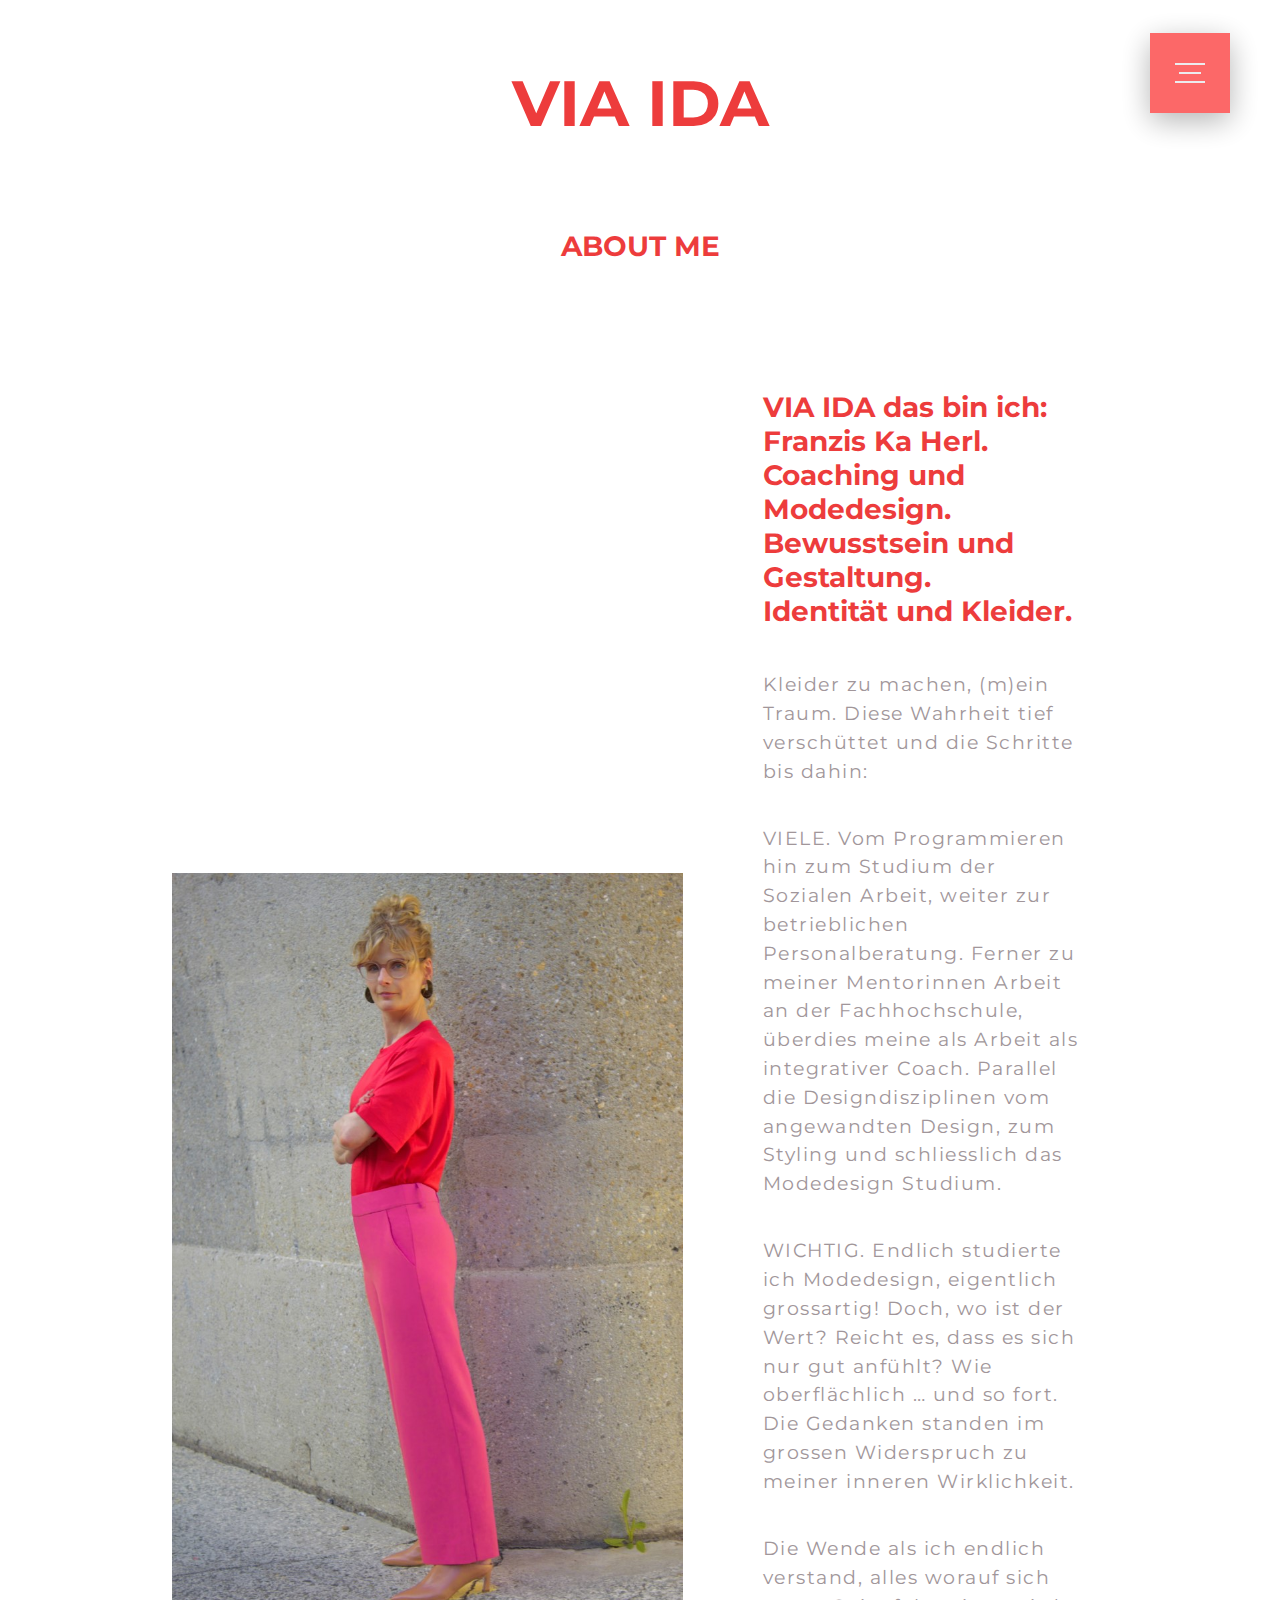
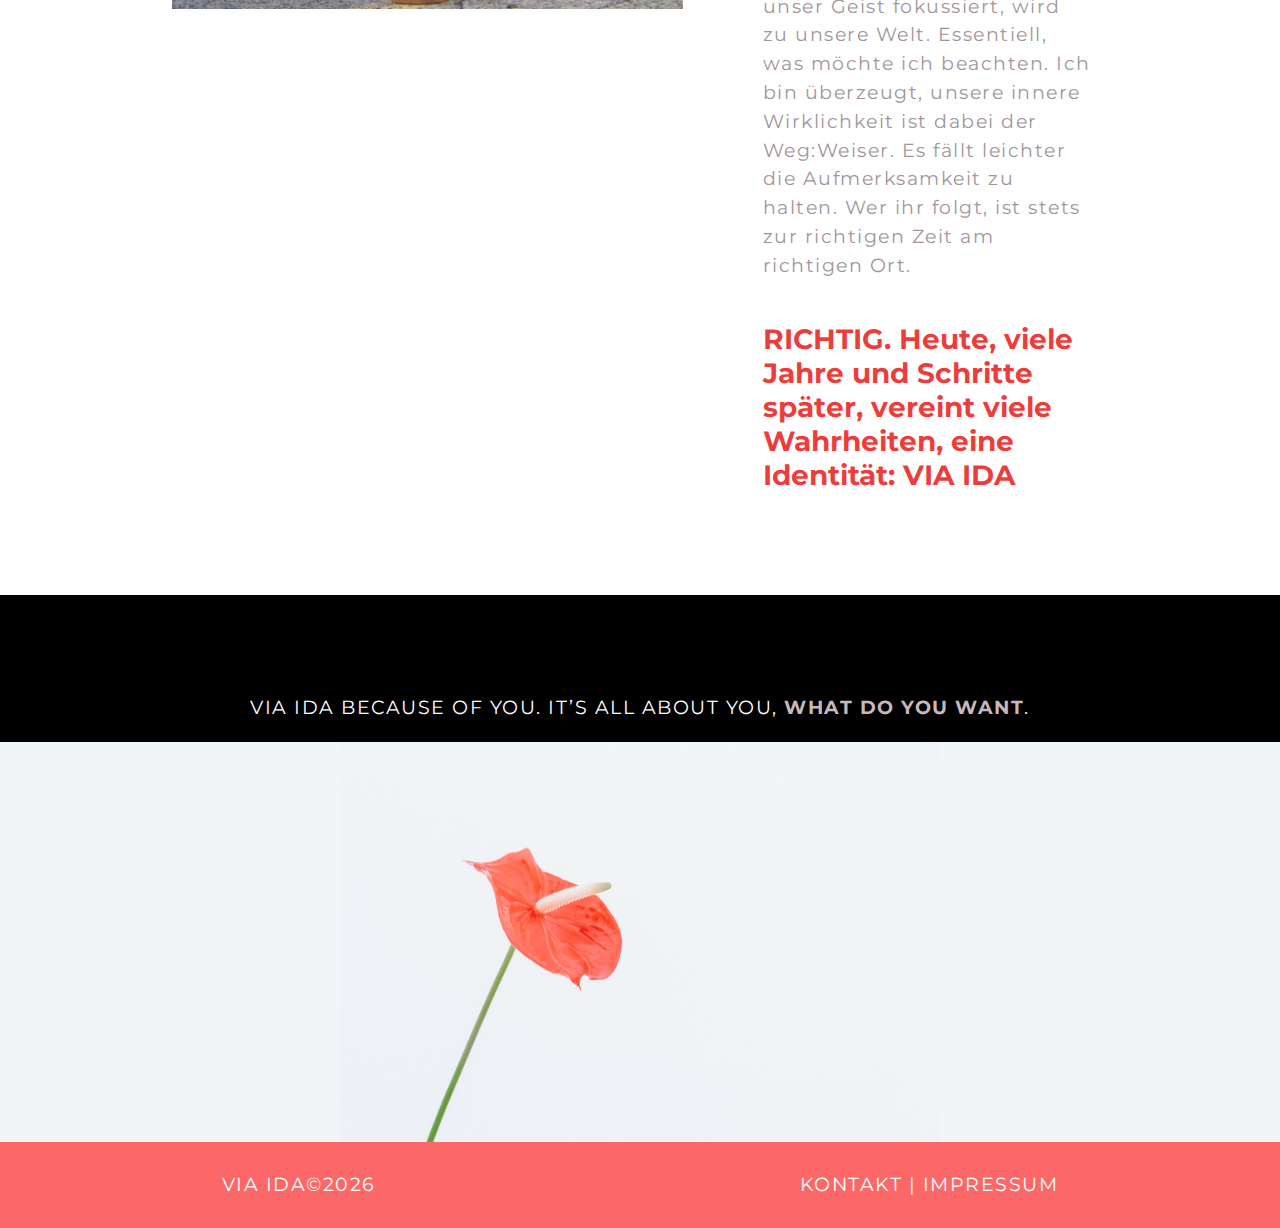
==== about.html @ 91bc7b51 "updates" ====
<!DOCTYPE html>
<!--[if lt IE 7]>      <html class="no-js lt-ie9 lt-ie8 lt-ie7"> <![endif]-->
<!--[if IE 7]>         <html class="no-js lt-ie9 lt-ie8"> <![endif]-->
<!--[if IE 8]>         <html class="no-js lt-ie9"> <![endif]-->
<!--[if gt IE 8]>      <html class="no-js"> <!--<![endif]-->
<html>
    <head>
        <meta charset="utf-8">
        <meta http-equiv="X-UA-Compatible" content="IE=edge">
        <title>ABOUT ME</title>
        <meta name="description" content="">
        <meta name="viewport" content="width=device-width, initial-scale=1">
        <link rel="stylesheet" type="text/css" href="base.css">
        <link rel="preconnect" href="https://fonts.gstatic.com">
<link href="https://fonts.googleapis.com/css2?family=Montserrat&display=swap" rel="stylesheet"
    </head>
    <body>
        <!--[if lt IE 7]>
            <p class="browsehappy">You are using an <strong>outdated</strong> browser. Please <a href="#">upgrade your browser</a> to improve your experience.</p>
        <![endif]-->
        
		<input class="menu-icon" type="checkbox" id="menu-icon" name="menu-icon"/>
		<label for="menu-icon"></label>
		<nav class="nav"> 		
			<ul>
				<li><a href="index.html"> <h2 style="color: white;">HOME</h2></a></li>
				<li><h2>COACHING</h2></li>
				<li><a href="concept.html">CONCEPT</a></li>
				<li><a href="methods.html">METHODS</a></li>
				<li><a href="process.html">PROCESS</a></li>
				<li><a href="#">IMPULSFRAGEN</a></li>
				<li><h2>STUDIO</h2></li>
				<li><a href="#">GALERIE</a></li>
				<li><h2>PORTFOLIO</h2></li>
				<li><a href="philo.html">PHILOSOPHIE</a></li>
				<li><a href="about.html">ABOUT ME</a></li>
				<li><a href="kundenstimmen.html">KUND:INNEN</a></li>
				<li><a href="kontakt.html"> <h2 style="color: white;">Kontakt</h2></a></li>
			</ul>
		</nav>
		
        <div class="header">
			<h1>VIA IDA</h1>
            <h2>ABOUT ME</h2>
		</div>

        <div class="parent" style="padding: 2rem;">
  
                <img class="img" style="max-height: 800px; width: auto;" src="img/about/Bild Franziska about me .jpg" alt="">

                
            <div class="txt">
                <h2>VIA IDA das bin ich: Franzis Ka Herl. <br> Coaching und Modedesign. <br> Bewusstsein und Gestaltung. <br> Identität und Kleider. </h2>
              <p>Kleider zu machen, (m)ein Traum. Diese Wahrheit tief verschüttet und die Schritte bis dahin: </p>
              
            <p>VIELE. Vom Programmieren hin zum Studium der Sozialen Arbeit, weiter zur betrieblichen Personalberatung. Ferner zu meiner Mentorinnen Arbeit an der Fachhochschule, überdies meine als Arbeit als integrativer Coach. Parallel die Designdisziplinen vom angewandten Design, zum Styling und schliesslich das Modedesign Studium.</p>
                
            <p>WICHTIG. Endlich studierte ich Modedesign, eigentlich grossartig! Doch, wo ist der Wert? Reicht es, dass es sich nur gut anfühlt? Wie oberflächlich … und so fort. Die Gedanken standen im grossen Widerspruch zu meiner inneren Wirklichkeit.</p>
            <p>Die Wende als ich endlich verstand, alles worauf sich unser Geist fokussiert, wird zu unsere Welt. Essentiell, was möchte ich beachten. Ich bin überzeugt, unsere innere Wirklichkeit ist dabei der Weg:Weiser. Es fällt leichter die Aufmerksamkeit zu halten. Wer ihr folgt, ist stets zur richtigen Zeit am richtigen Ort. </p>
                
            <h2>RICHTIG. Heute, viele Jahre und Schritte später, vereint viele Wahrheiten, eine Identität: VIA IDA</h2>

            </div>
            </div>
            

            
<div style="background-color: black; display: flex; flex-direction: column; flex-wrap: wrap; align-items: center; justify-content: center; padding-top: 5em;" >

    
    <p style="text-align: center; color: white;">VIA IDA BECAUSE OF YOU.
        IT’S ALL ABOUT YOU, <a href="kontakt.html">WHAT DO YOU WANT</a>.</p>

        

        <!-- <img src="img/about/pawel-czerwinski-utu66oQU6vI-unsplash.jpg" style="width: 50vw;" alt=""> -->
</div>
<div style="width: 100%;background-color: #f1f5f8;">

    <img src="img/about/pawel-czerwinski-utu66oQU6vI-unsplash.jpg" style="display: block; width:100%; max-width: 600px;  height: auto; margin: auto;" alt="">
</div>

<footer>
    <div class="footer-left">
        <p class="footer">VIA IDA </p> <p>&#169;</p> <p><script>document.write(new Date().getFullYear());</script></p>
    </div>
            <div class="footer-right"> <p>KONTAKT | IMPRESSUM</p> 
    
            </div>
    
    </footer>

<svg class="cursor" width="80" height="80" viewBox="0 0 80 80">
    <circle class="cursor__inner" cx="40" cy="40" r="20"></circle>
</svg>

<script src="new.js"></script>

        <script src="" async defer></script>
    </body>
</html>
---- base.css ----
/* * { outline:solid 1px red} */

*,
*::after,
*::before {
	box-sizing: border-box;
}

:root {
	font-size: 16px;
}

html {
	/* cursor:none; */
	/* width: 100%; */
	/* overflow: hidden; */
	scroll-behavior: smooth;
}

/* html,  */
/* body,  */
/* main {
	height: 100vh;
	width: 100%;
	position: relative;
	overflow-x: hidden;
	overflow-y: hidden;
} */













body {
	margin: 0;
	--color-primary: #18181a;
	 --color-secondary: #75757c;
	 --color-dark: #ff0101;
	 --color-light: #f5f5f5;
	 --td: 150ms;
	 --te: cubic-bezier(0.215, 0.61, 0.355, 1);
	--color-text: #a1969a;
    --color-bg: #ffff;
    --color-link: #C7B8BD;
	--color-link-hover: #fc6565;
	--color-content-title-sub: #292828;
    color: var(--color-text);
    background-color: #fff;
    --cursor-stroke: #ff0000;
    --cursor-fill: none;
    --cursor-stroke-width: 1px;
	font-family: 'Montserrat', sans-serif;
	-webkit-font-smoothing: antialiased;
	-moz-osx-font-smoothing: grayscale;
	overflow-x: hidden;
	text-rendering: optimizeLegibility;
	-webkit-font-smoothing: antialiased;
	cursor: default;
	
}


::-moz-selection { /* Code for Firefox */
	color: rgb(61, 58, 58);
	background: rgb(147, 147, 148);
  }
  
  ::selection {
	color: rgb(61, 58, 58);
	background: rgb(147, 147, 148);
  }


a {
	text-decoration: underline;
	color: var(--color-link);
	outline: none;
	text-decoration: none;
	font-weight: bold;
	text-transform: uppercase;
}

a:hover,
a:focus {
	text-decoration: none;
	color: var(--color-link-hover);
	outline: none;
}






h1 {
	color:rgba(233, 16, 16, 0.815);
	font-weight: bold;
	font-size: 2rem;
	margin: 0; 
}

h2 {
	font-size: 1.75rem;
	color:rgba(233, 16, 16, 0.815);
}
h3 {
	font-size: 1.5rem;
	color:rgba(233, 16, 16, 0.815);
}

@media screen and (max-width: 1024px) {

	h3 {
		font-size: 1.2rem;
	}


}

p {
	font-size: 19px;
	line-height: 1.5;
	font-weight: 400;
	letter-spacing: 1.5px;
	color: var(--color-text);
	/* padding: 12px; */
}




@media screen and (max-width: 1024px) {

	.header h1 {
		padding: 4rem 0 2rem 0;
		text-align: center;
		font-size: 11vw;
		font-family: 'Montserrat', sans-serif;
	}
	.header h2 {
		text-align: center;
		font-family: 'Montserrat', sans-serif;
	}
}

@media screen and (min-width: 1024px) {

	.header h1{
		padding: 4rem 0 4rem 0;
		text-align: center;
		font-size: 5vw;
		font-family: 'Montserrat', sans-serif;
		
	}
	.header h2 {
		text-align: center;
		font-family: 'Montserrat', sans-serif;
	}

}

/* title */



/* .text-title {
	position: absolute;
	right: 50%;
	transform: translate(50%,0);
	 text-transform: uppercase;
	 font-size: 5rem;
	 font-weight: 700;
	 color: #f5f5f5;
	 text-shadow: 1px 1px 1px #919191,
		 1px 2px 1px #919191,
		 1px 3px 1px #919191,
		 1px 4px 1px #919191,
		 1px 5px 1px #919191,
		 1px 6px 1px #919191,
		 1px 7px 1px #919191,
		 1px 8px 1px #919191,
		 1px 9px 1px #919191,
		 1px 10px 1px #919191,
	 1px 18px 6px rgba(16,16,16,0.4),
	 1px 22px 10px rgba(16,16,16,0.2),
	 1px 25px 35px rgba(16,16,16,0.2),
	 1px 30px 60px rgba(16,16,16,0.4);
 }
 
 
 @media screen and (max-width: 1024px){
	 .text-title {
		 position: absolute;
		 right: 50%;
		 transform: translate(50%,0);
		  text-transform: uppercase;
		  font-size: 3em;
		  font-weight: 700;
		 padding-bottom: 3em;
	  }
 } */
 
 




/* Page Loader */
.js .loading::before,
.js .loading::after {
	content: '';
	position: fixed;
	z-index: 1000;
}

.js .loading::before {
	top: 0;
	left: 0;
	width: 100%;
	height: 100%;
	background: var(--color-bg);
}

.js .loading::after {
	top: 50%;
	left: 50%;
	width: 60px;
	height: 60px;
	margin: -30px 0 0 -30px;
	border-radius: 50%;
	opacity: 0.4;
	background: var(--color-link);
	animation: loaderAnim 0.7s linear infinite alternate forwards;

}

@keyframes loaderAnim {
	to {
		opacity: 1;
		transform: scale3d(0.5,0.5,1);
	}
}

/* .message {
	position: relative;
	z-index: 100;
	text-align: center;
	background: var(--color-text);
	color: var(--color-bg);
	padding: 1rem;
	font-size: 0.85rem;
	position: relative;
} */

/* .no-select {
	-webkit-touch-callout: none;
	-webkit-user-select: none;
	-moz-user-select: none;
	-ms-user-select: none;
	user-select: none;
} */

.frame {
	/* padding: 3rem 5vw;
	text-align: center;
	position: relative;
	z-index: 1000; */
}

.frame__title {
	font-size: 1.5rem;
	margin: 0 0 0.5rem;
	font-weight: bold;
	position: relative;
}

.frame__links {
	display: inline;
}


@media screen and (max-width: 1024px) {
	.frame__title {
		/* font-size: 2vh;
		margin: auto;
		font-weight: bold;
		position: relative;
		padding: 1em; */
		display: none;
	}


	.frame__links {
		display: none;
	}

}


.frame__links a:not(:last-child),
.frame__demos a:not(:last-child) {
	margin-right: 1rem;
}

/* .frame__demos {
	margin: 1rem 0;
}

.frame__demo--current,
.frame__demo--current:hover {
	color: var(--color-text);
	text-decoration: none;
} */

.content {
	display: flex;
	flex-direction: column;
	width: 100vw;
	height: 100vh;
	max-height: 100%;
	/* height: calc(100vh - 13rem); */
	position: relative;
	align-items: center;
	justify-content: center;
	
	overflow-y: hidden;
	overflow-x: hidden;
}

/* .grid {
	pointer-events: none;
	position: absolute;
	width: 110%;
	height: 110%;
	top: -5%;
	left: -5%;
	display: grid;
	grid-template-columns: repeat(fr,fr);
	grid-template-rows: repeat(fr,fr);
} */

.grid__item {
	position: relative;
}

.grid--img .grid__item {
	overflow: hidden;
	display: flex;
	align-items: center;
	justify-content: center;
	will-change: transform;
}

.grid__item-img {
	position: relative;
	width: 100%;
	height: 100%;
	background-size: cover;
	background-position: 50% 50%;
}

.grid--img .grid__item-img {
	flex: none;
	width: calc(100% + 100px);
	height: calc(100% + 100px);
	will-change: transform;
}

/* Shorthand grid-area: grid-row-start / grid-column-start / grid-row-end / grid-column-end */

@media screen and (max-width: 1024px) {

	
	
	.grid {
		pointer-events: none;
		position: absolute;
		width: 110%;
		height: 110%;
		top: -5%;
		left: -5%;
		display: grid;
		grid-template-columns: repeat(40,2%);
	grid-template-rows: repeat(50,2%);
	}

	.grid__item-img {
		position: relative;
		width: 100%;
		height: 100%;
		background-size: cover;
		background-position: 50% 50%;
		border-radius: 9%;
	}




.pos-1 {
	grid-area: 5 / 4 / 12 / 18;
	
	/* haircut */
}

.pos-2 {
	grid-area: 4 / 15 / 13 / 35;
	z-index: -5;
	/* queen */
}

.pos-3 { 
	grid-area: 5 / 36 / 17 / 46;
	z-index: -99;
	/* diver */
}

.pos-4 {
	grid-area: 17 / 12 / 23 / 27; 
	/* tie */
}


.pos-5 {
	grid-area: 18 / 24 / 22 / 37;
	z-index: -999;
	/* makeup */
}


.pos-6 {
	grid-area: 31 / 6 / 36 / 22;
	/* bike */
}

.pos-7 {
	grid-area: 40 / 9 / 47 / 26; 
	/* woman sitting */
}



.pos-8 {
	grid-area: 30 / 34 / 43 / 46;
	z-index: -99;
	/* man walking */
}

.pos-9 {
	grid-area: 21 / 34 / 25 / 44;
	z-index: 999;
	/* bag */
}


	.pos-1t {
	grid-area: 13 / 6 / 20 / 24;
}

	.pos-2t {
	grid-area: 17 / 24 / 24 / 45;
	z-index: 999;
}


	.pos-3t {
	grid-area: 13 / 24 / 26 / 44;
	z-index: 998;
}

	.pos-4t {
	grid-area: 30 / 24 / 44 / 40;
	z-index: 99;
}
.pos-5t {
	grid-area: 19 / 6 / 29 / 40;
	z-index: 999;
}
	.pos-6t {
	grid-area: 36 / 6 / 49 / 49;
	z-index: 999;
}
	.pos-7t {
	grid-area: 43 / 30 / 50 / 50;
	z-index: 999;
}






}

.content__title {
	font-family: sans-serif;
	color: rgba(0, 0, 0, 0.815);
	font-weight: bold;
	font-size: 13vw;
	margin: 0;
	line-height: 1;
	position: relative;
	z-index: -9999;
	text-align: center;
}




.content__title-sub {
	color: rgba(0, 0, 0, 0.795);
	font-size: 3vw;
	display: block;
	/* margin-left: 3vw; */
	line-height: 0.5;
	z-index: -9;
	text-align: center;
}


@media screen and (max-width: 1024px) {
	.content__title {
		color: rgba(0, 0, 0, 0.418);
		font-weight: bold;
		font-size: 13vw;
		margin: 0;
		line-height: 1;
		position: absolute;
		z-index: -9999;
		top: 50%;
	}
	.content__title-sub {
		color: rgba(0, 0, 0, 0.418);
		font-size: 2.5vw;
		display: block;
		margin-left: 3vw;
		line-height: 0.5;
		z-index: -9;
		text-align: center;
	}
}



@media screen and (max-width: 1024px) {

	.parent {

		display: flex;
		flex-direction: column;
		flex-wrap: wrap;
		align-items: center;
		justify-content: center;
		align-content: space-around;
		
	  }
	  .img {
		width:100%; 
		max-width: 600px; 
		padding: 2em; 
		height: auto;
	  }
	  
	  .txt {
		width: 95%;
		padding: 1rem;
		color: #222;
		}

	.txt p{
		font-size: 16px;
		line-height: 1.4rem;
	}

	.first-letter{
		font-size: 1.5rem; 
		color: red; 
		font-weight: bold; 
		
	}
	
	
	footer {
	display: flex; 
	flex-direction: column;
	justify-content: space-around;
	align-items: center;
	background-color: var(--color-link-hover);
	opacity: 0.98;
	/* margin-top: auto; */
	bottom: 0;
		
	}
	
	footer p {
	color: white;
	font-size: 16px;
	line-height: .5rem;
	}
	
	.footer-left {
	display: flex;
	flex-direction: row;
	align-items: center;
	justify-content: space-between;
	}


}





/* 
@media screen and (min-width: 1024px) {



	.parent {
		margin-top: 7rem;
		padding-top: 2rem;
		display: flex;
		flex-direction: row;
		
		width: 100%;
		
	  }
	  
	  .img {
		width: 500px; 
		height: auto;
		padding: 2em;
		
	  }
	  
	  .txt {
		width: 30%;
	
		
	  }


} */















.cursor {
	display: none;
}







.landing-img {
	filter: drop-shadow(0px 10px 10px rgb(102, 103, 104)); 
	opacity: 1;
}






@media screen and (min-width: 1024px) {
	/* .message {
		display: none;
	} */
	.frame {

		padding: 3rem 5vw;
		text-align: center;
		position: relative;
		z-index: 1000;

		position: absolute;
		text-align: left;
		z-index: 100;
		top: 0;
		left: 0;
		display: flex;
		align-content: space-between;
		width: 100%;
		max-width: none;
		height: 4rem;
		padding: 2rem;
		pointer-events: none;
		flex-direction: column;
		flex-wrap: wrap;
		align-items: baseline;
		justify-content: center;


		/* grid-template-columns: 75% 25%;
		grid-template-rows: auto auto auto;
		grid-template-areas: 'title links'
							'... ...'
							'... demos'; */
	}
	.frame__title-wrap {
		grid-area: title;
		display: flex;
	}
	.frame__title {
		margin: 0;
	}
	.frame__tagline {
		position: relative;
		margin: 0 0 0 1rem;
		padding: 0 0 0 1rem;
		opacity: 0.5;
	}
	.frame__demos {
		margin: 0;
		grid-area: demos;
		justify-self: end;
	}
	.frame__links {
		grid-area: links;
		padding: 0;
		justify-self: end;
	}
	.frame a {
		pointer-events: auto;
	}
	.content {
		height: 100%;
		justify-content: center;
		max-height: 100vh;
		

		display: flex;
		flex-direction: column;
		width: 100vw;
		height: 100vh;
		max-height: 100%;
		/* height: calc(100vh - 13rem); */
		position: relative;
		align-items: center;
		justify-content: center;
		
		overflow-y: hidden;
		overflow-x: hidden;

	}




	.grid {
		/* pointer-events: none; */
		position: absolute;
		width: 100%;
		height: 100%;
		top: 0;
		left: 0;
		display: grid;
		grid-template-columns: repeat(50,2%);
	grid-template-rows: repeat(50,2%);
	}
	
	.grid__item {
		position: relative;
	}
	
	.grid--img .grid__item {
		overflow: hidden;
		display: flex;
		align-items: center;
		justify-content: center;
		will-change: transform;
	}
	
	.grid__item-img {
		position: relative;
		width: 100%;
		height: 100%;
		background-size: cover;
		background-position: 50% 50%;
		border-radius: 3%;
	}
	
	.grid--img .grid__item-img {
		flex: none;
		width: calc(100% + 50px);
		height: calc(100% + 50px);
		will-change: transform;
	}




	.pos-1 {
		grid-area: 2 / 4 / 20 / 14;
		/* haircut */
	}
	.pos-2 {
		grid-area: 5 / 20 / 20 / 30;
		/* queen */
	}
	.pos-3 {
		grid-area: 3 / 38 / 26 / 43;
		z-index: -998;
		/* diver */
	}
	.pos-4 {
		grid-area: 18 / 6 / 31 / 15;
		z-index: -99;
		/* tie */
	}
	/* .pos-5 {
		grid-area: 9 / 29 / 21 / 40;
		z-index: -99;
	} */
	.pos-6 {
		grid-area: 30 / 2 / 49 / 12;
		/* bike */
	}
	.pos-7 {
		grid-area: 34 / 18 / 47 / 26;
		/* woman sitting */
	}
	.pos-8 {
		grid-area: 32 / 31 / 49 / 37;
		z-index: -99;
		/* man walking */
	}
	.pos-9 {
		grid-area: 31 / 39 / 47 / 50;
		/* bag */
   }



   .pos-1t {
	grid-area: 9 / 15 / 20 / 20;
	z-index: 999;
}

	.pos-2t {
	grid-area: 12 / 31 / 19 / 38;
	z-index: 999;
}

	.pos-3t {
	grid-area: 26 / 40 / 26 / 50;
	z-index: 999;
}

	.pos-4t {
	grid-area: 12 / 45 / 29 / 49;
	z-index: 999;
}
	.pos-5t {
	grid-area: 23 / 4 / 29 / 40;
	z-index: 999;
}
	.pos-6t {
	grid-area: 37 / 13 / 49 / 49;
	z-index: 999;
}
	.pos-7t {
	grid-area: 42 / 27 / 50 / 50;
	z-index: 999;
}





/* .pos-7t {
	grid-area: 46 / 3 / 49 / 12;
}



.pos-8t {
	grid-area: 32 / 15 / 46 / 26;
}


.pos-9t {
	grid-area: 46 / 35 / 49 / 37;
	z-index: -99;
}


.pos-10t {
	grid-area: 32 / 46 / 48 / 49;
}

.pos-11t {
	grid-area: 28 / 14 / 32 / 21;
	z-index: -999;
} */





	/* .pos-5 {
		grid-area: 9 / 29 / 21 / 40;
		z-index: -99;
	}
	
	
	.pos-11 {
		grid-area: 18 / 8 / 31 / 17;
		z-index: -999;
	}
	
	
	.pos-5 {
		grid-area: 9 / 29 / 21 / 40;
		z-index: -99;
	} */











/*  */






























	main {
		height: 100vh;
		width: 100%;
		position: relative;
		overflow-x: hidden;
		overflow-y: hidden;
	}








	.parent {
		/* margin-top: 3rem; */
		padding-top: 7rem;
		display: flex;
		flex-direction: row;
		justify-content: center;
		align-items: center;
		width: 100%;
		margin: auto	;
		
		/* height: 100vh; */
		height: auto;
		
	  }
	  
	  .img {
		width: 35%;
		padding: 2em;
		/* color: #ffffff; */
		height: auto;
		/* min-height: 600px; */
	  }
	  
	  .txt {
		width: 35%;
		display: flex;
		flex-direction: column;
		justify-content: center;
		
		padding: 3rem;
		/* min-height: 500px; */
		color: #222;
		cursor: default;
		
	  }
	  
	.txt p{
		font-size: 1.2rem;
	}







	.first-letter{
		font-size: 1.5rem; 
		color: red; 
		font-weight: bold; 
		
	}








	







	  footer {
		display: flex; 
		flex-direction: row;
		justify-content: space-around;
		align-items: center;
		padding: 10px;
		background-color: var(--color-link-hover);
		opacity: 0.98;
		margin-top: auto;
		bottom: 0;
		
	}
	
	footer p {
		color: white;
	}
	
	.footer-left {
		display: flex;
		flex-direction: row;
		align-items: center;
		justify-content: space-between;
	}



}


















@media (any-pointer: fine) {
	.cursor {
		position: absolute;
		top: 0;
		left: 0;
		display: block;
		pointer-events: none;
	}
	.cursor__inner {
		fill: transparent;
		stroke: red;
		stroke-width: 1px;
	}
}


/* cursor */
/* 
.cursor {
	position: absolute;
	top: 300px;
	left: 320px;
	width: 60px;
	height: 60px;
	background-color: rgb(253, 1, 1);
	border-radius: 50%;
	margin-top: -6px;
	margin-left: -5px;
	filter: blur(15px);
	overflow: hidden;
}
.cursor:after {
	position: absolute;
	display: block;
	content: '';
	width: 30px;
	height: 30px;
	background: rgb(250, 0, 0);
	border-radius: 50%;
	transform-origin: 50px 50px;
	transform: rotate(50px);
	animation: rotate 3.5s ease-in-out infinite;
	filter: blur(3px);
}
.cursor:before {
	position: absolute;
	display: block;
	content: '';
	width: 40px;
	height: 40px;
	background: rgb(255, 0, 0);
	border-radius: 50%;
	transform-origin: 30px 30px;
	transform: rotate(300px);
	animation: rotate 3.5s ease-in-out 2s infinite;
	filter: blur(3px);
}
/* .frame {
	position: absolute;
	width: 100%;
	height: 100%;
	overflow: hidden;
	background: black;
	filter: contrast(30);
} */

/* @keyframes rotate {
	from {
		transform: rotate(0deg);
   }
	to {
		transform: rotate(360deg);
   }
}  */


/* process */
.process {
	max-width: 1024px;
	width: 90%;

	margin: 0 auto;
	
}
.timeline-item {
	padding: 3em 2em 2em;
	position: relative;
	color: rgba(0, 0, 0, 0.7);
	border-left: 2px solid rgba(0, 0, 0, 0.3);
}
.timeline-item p {
	font-size: 1rem;
}
.timeline-item::before {
	content: attr(frage);
	position: absolute;
	left: 1em;
	font-weight: bold;
	top: .2em;
	display: block;
	/* font-family: "Roboto", sans-serif; */
	font-weight: 700;
	font-size: 2rem;
}
.timeline-item::after {
	width: 10px;
	height: 10px;
	display: block;
	top: 1em;
	position: absolute;
	left: -7px;
	border-radius: 10px;
	content: "";
	border: 2px solid rgba(0, 0, 0, 0.3);
	background: white;
}
.timeline-item:last-child {
	border-image: linear-gradient(
			to bottom,
			rgba(0, 0, 0, 0.3) 60%,
			rgba(0, 0, 0, 0)
		)
		1 100%;
}





/* nav */
/* @import url('https://fonts.googleapis.com/css?family=Rubik+Mono+One|Roboto+Mono:400,700&display=swap'); */
 :root {
	 
}
 /* html, body {
	 height: 100%;
}
 body {
	 color: var(--color-dark);
	 font-family: var(--font-family-primary);
	 overflow-x: hidden;
	 position: relative;
}
 h1 {
	 font-size: calc(1.5rem + 4vmin);
	 font-weight: 700;
	 margin-bottom: 2rem;
}
 p {
	 line-height: 1.4;
}
 a {
	 font-weight: 700;
}
 .page-container {
	 display: flex;
	 flex-direction: column;
	 min-height: 100vh;
	 justify-content: center;
	 margin: 0 auto;
	 max-width: 45rem;
	 padding: 1rem;
}
 .page-container > * + * {
	 margin-top: 1.5rem;
} */
 /* .nav-main {
	 align-items: center;
	 display: flex;
	 height: 100%;
	 justify-content: center;
	 left: -100%;
	 position: fixed;
	 transition: left 0s calc(var(--td) * 2), transform 0s calc(var(--td) * 2);
	 width: 100%;
	 z-index: 9999;
}
 .nav-main::before, .nav-main::after {
	 content: '';
	 background-color: var(--color-primary);
	 opacity: 0.97;
	 height: 50%;
	 left: 0;
	 position: absolute;
	 transform: translateX(-110%);
	 transform-origin: 0 50%;
	 transition: transform calc(var(--td) * 2) var(--td) var(--te);
	 width: 100%;
	 z-index: -100;
}
 .nav-main::before {
	 top: 0;
}
 .nav-main::after {
	 bottom: 0;
}
 .nav-main .menu__item {
	 opacity: 0;
	 transform: translateX(-1rem);
	 transition: opacity var(--td) var(--te), transform var(--td) var(--te);
}
 [id="main-navigation-toggle"] {
	 opacity: 0;
	 position: fixed;
	 top: -100%;
}
 [id="main-navigation-toggle"] ~ label {
	 cursor: pointer;
	 position: fixed;
	 right: 1rem;
	 top: 1rem;
	 z-index: 99999;
}
 [id="main-navigation-toggle"] ~ label span {
	 display: block;
	 height: 2rem;
	 padding: 0.5rem;
	 position: relative;
	 transition: transform calc(var(--td) * 3) var(--te);
	 width: 3rem;
}
 [id="main-navigation-toggle"] ~ label span::before, [id="main-navigation-toggle"] ~ label span::after {
	 background-color: var(--color-dark);
	 bottom: 0;
	 content: '';
	 height: 6px;
	 left: 0;
	 margin: auto;
	 position: absolute;
	 right: 0;
	 transition: transform calc(var(--td) * 3) var(--te);
	 top: 0;
	 width: calc(100% - 1rem);
}
 [id="main-navigation-toggle"] ~ label span::before {
	 transform: rotate(0) translateY(-100%);
}
 [id="main-navigation-toggle"] ~ label span::after {
	 transform: rotate(0) translateY(100%);
}
 [id="main-navigation-toggle"]:checked ~ label span {
	 transform: rotate(1turn);
}
 [id="main-navigation-toggle"]:checked ~ label span::before {
	 transform: rotate(45deg);
}
 [id="main-navigation-toggle"]:checked ~ label span::after {
	 transform: rotate(-45deg);
}
 [id="main-navigation-toggle"]:checked ~ .nav-main {
	 left: 0;
	 transition: transform 0s;
}
 [id="main-navigation-toggle"]:checked ~ .nav-main::before, [id="main-navigation-toggle"]:checked ~ .nav-main::after {
	 transform: translateX(0);
	 transition-delay: 0s;
}
 [id="main-navigation-toggle"]:checked ~ .nav-main::after {
	 transition-delay: calc(var(--td) / 2);
}
 [id="main-navigation-toggle"]:checked ~ .nav-main .menu__item {
	 opacity: 1;
	 transform: translateX(0);
	 transition: opacity calc(var(--td) * 2) var(--te), transform calc(var(--td) * 2) var(--te);
}
 [id="main-navigation-toggle"]:checked ~ .nav-main .menu__item:nth-child(1) {
	 transition-delay: calc(var(--td) * 2 * (1 * 0.25));
	 z-index: -1;
}
 [id="main-navigation-toggle"]:checked ~ .nav-main .menu__item:nth-child(2) {
	 transition-delay: calc(var(--td) * 2 * (2 * 0.25));
	 z-index: -2;
}
 [id="main-navigation-toggle"]:checked ~ .nav-main .menu__item:nth-child(3) {
	 transition-delay: calc(var(--td) * 2 * (3 * 0.25));
	 z-index: -3;
}
 [id="main-navigation-toggle"]:checked ~ .nav-main .menu__item:nth-child(4) {
	 transition-delay: calc(var(--td) * 2 * (4 * 0.25));
	 z-index: -4;
}
 [id="main-navigation-toggle"]:checked ~ .nav-main .menu__item:nth-child(5) {
	 transition-delay: calc(var(--td) * 2 * (5 * 0.25));
	 z-index: -5;
}
 .menu {
	 position: relative;
	 text-align: center;
	 z-index: 1;
}
 .menu > .menu__item {
	 font-family: var(--font-family-secondary);
	 font-size: 5vmin;
	 font-weight: bold;
}
 .submenu {
	 left: 0;
	 opacity: 0;
	 position: absolute;
	 transform: translateY(-10%);
	 top: 100%;
	 width: 100%;
	 visibility: hidden;
	 z-index: 2;
}
 .submenu .menu__item {
	 font-family: var(--font-family-primary);
	 font-size: 3.5vmin;
	 width: 100%;
}
 .submenu .menu__link {
	 color: var(--color-secondary);
	 text-shadow: 1px 1px 0 var(--color-primary), 2px 2px 0 var(--color-primary);
}
 .submenu .menu__link::before, .submenu .menu__link::after {
	 display: none;
}
 .menu__item {
	 display: block;
	 position: relative;
}
 .menu__item:hover .menu__link::before, .menu__item:hover .menu__link::after {
	 animation: blink 1s var(--td) steps(1, end) forwards infinite;
	 transform: translateX(calc(100% - 0.5rem));
	 transition-duration: calc(var(--td) * 3);
}
 .menu__item:hover .menu__link::after {
	 transition-delay: calc(var(--td) / 2);
}
 .menu__item:hover .submenu {
	 opacity: 1;
	 transform: translateY(0);
	 transition: transform calc(var(--td) * 2) calc(var(--td) * 3) var(--te), opacity calc(var(--td) * 2) calc(var(--td) * 3) var(--te), visibility 0s calc(var(--td) * 3);
	 visibility: visible;
}
 .menu__link {
	 color: var(--color-dark);
	 display: inline-block;
	 font-weight: normal;
	 overflow: hidden;
	 padding: 0.5rem 1rem 0.125rem;
	 position: relative;
	 text-decoration: none;
	 transition: color var(--td) var(--te), opacity var(--td) var(--te), transform var(--td) var(--te);
	 z-index: 1;
}
 .menu__link::before, .menu__link::after {
	 content: '';
	 background-color: var(--color-light);
	 height: 50%;
	 left: 0;
	 position: absolute;
	 transform: translateX(-110%);
	 transform-origin: 0 50%;
	 transition: transform 0s var(--te);
	 width: 100%;
	 z-index: -1;
}
 .menu__link::before {
	 top: 0;
}
 .menu__link::after {
	 bottom: 0;
}
 .menu:not(:focus-within):not(:hover) .menu__item .menu__link {
	 opacity: 1;
	 transform: translate(0, 0);
}
 .menu__item {
	 --pull: 30%;
}
 .menu__item .menu__link {
	 opacity: 0.25;
	 transition-duration: calc(var(--td) * 3);
	 transform: translate(0, calc(var(--pull) * -1));
}
 .menu__item .submenu .menu__link {
	 opacity: 1;
}
 .menu__item:hover > .menu__link {
	 color: var(--color-secondary);
	 opacity: 1;
	 transform: translate(0, 0);
}
 .menu__item:hover > .menu__link:hover {
	 color: var(--color-light);
	 transition-delay: 0s;
}
 .menu__item:hover ~ .menu__item > .menu__link {
	 transition-duration: calc(var(--td) * 3);
	 transform: translate(0, var(--pull));
}
 @keyframes blink {
	 50%, 100% {
		 opacity: 0;
	}
}
  */


/* ks */

.ksgrid {
    /* width: 90%;
    display: grid;
    grid-gap: 10px 10%;
    grid-template-columns: repeat(2, minmax(20rem, 1fr));
    grid-template-columns: repeat(2, 20%);
    grid-auto-rows: 20px;
    justify-content: center;
    margin: auto; */

    width: 60%;
    display: grid;
    grid-gap: 10px 10%;
    grid-template-columns: repeat(2, 1fr);
    grid-auto-rows: 20px;
    justify-content: center;
    margin: 4rem auto auto auto;
	padding-top: 3rem;
    
  }



  @media screen and (max-width: 1024px) {

    .ksgrid {
        width:100%;
        display: flex;
        flex-direction: column;
        padding: 1em;
        
      }

    
	
}
  
  .item {
    background-color: #ffffff;
  }
  
  .photothumb{
    width: 100%;

  }
  
  .title {
    padding: 20px;
   }
  
  .title h3{
    font-size: 1.2em;
    color: #ffffff;
    text-transform: uppercase;
  }
  
  .project .title{
    background-color: #607D8B;
  }
  
  .blog .title{
    background-color: #ff9800;
  }
  
  .photo .title{
    background-color: #f44336;
  }
  
  .desc{
    padding: 10px 10px 5px 10px;
  }
  
  .desc img{
    width: 50%;
    margin: 0 10px 10px 0;
    float: left;
  }
  
  .desc p{
    margin-bottom: 10px;
  }



  /* nav2 */
  


/* body{
	font-family: 'Montserrat', sans-serif;
	font-weight: 300;
	font-size: 15px;
	line-height: 1.7;
	color: #ececee;
	background-color: #1f2029;
	overflow: hidden;

  background-position: center;
  background-repeat: repeat;
  background-size: 4%;
  height: 100vh;
  width: 100%;
} */
/* .section-center{
  position: absolute;
  top: 50%;
  left: 0;
  display: block;
  width: 100%;
  padding: 0;
  margin: 0;
  z-index: 9999;
  text-align: center;
  transform: translateY(-50%);
} */
/* h1{
  font-family: 'Montserrat', sans-serif;
  font-weight: 800;
  font-size: 5vw;
  line-height: 1;
  color: #ffeba7;
  text-align: center;
  -webkit-text-stroke: 2px #ffeba7;
  text-stroke: 2px #ffeba7;
  -webkit-text-fill-color: transparent;
  text-fill-color: transparent;
  color: transparent;
} */

[type="checkbox"]:checked,
[type="checkbox"]:not(:checked){
  position: absolute;
  left: -9999px;
}
.menu-icon:checked + label,
.menu-icon:not(:checked) + label{
  position: fixed;
  top: 63px;
  right: 75px;
  display: block;
  width: 30px;
  height: 30px;
  padding: 0;
  margin: 0;
  cursor: pointer;
  z-index: 99999;
}
.menu-icon:checked + label:before,
.menu-icon:not(:checked) + label:before{
  position: absolute;
  content: '';
  display: block;
  width: 30px;
  height: 20px;
  z-index: 9999;
  top: 0;
  left: 0;
  border-top: 2px solid #ececee;
  border-bottom: 2px solid #ececee;
  transition: border-width 100ms 1500ms ease, 
              top 100ms 1600ms cubic-bezier(0.23, 1, 0.32, 1),
              height 100ms 1600ms cubic-bezier(0.23, 1, 0.32, 1), 
              background-color 200ms ease,
              transform 200ms cubic-bezier(0.23, 1, 0.32, 1);
}
.menu-icon:checked + label:after,
.menu-icon:not(:checked) + label:after{
  position: absolute;
  content: '';
  display: block;
  width: 22px;
  height: 2px;
  z-index: 9999;
  top: 10px;
  right: 4px;
  background-color: #ececee;
  margin-top: -1px;
  transition: width 100ms 1750ms ease, 
              right 100ms 1750ms ease,
              margin-top 100ms ease, 
              transform 200ms cubic-bezier(0.23, 1, 0.32, 1);
}
.menu-icon:checked + label:before{
  top: 10px;
  transform: rotate(45deg);
  height: 2px;
  background-color: #ececee;
  border-width: 0;
  transition: border-width 100ms 340ms ease, 
              top 100ms 300ms cubic-bezier(0.23, 1, 0.32, 1),
              height 100ms 300ms cubic-bezier(0.23, 1, 0.32, 1), 
              background-color 200ms 500ms ease,
              transform 200ms 1700ms cubic-bezier(0.23, 1, 0.32, 1);
}
.menu-icon:checked + label:after{
  width: 30px;
  margin-top: 0;
  right: 0;
  transform: rotate(-45deg);
  transition: width 100ms ease,
              right 100ms ease,  
              margin-top 100ms 500ms ease, 
              transform 200ms 1700ms cubic-bezier(0.23, 1, 0.32, 1);
}

.nav{
  position: fixed;
  top: 33px;
  right: 50px;
  display: block;
  width: 80px;
  height: 80px;
  padding: 0;
  margin: 0;
  z-index: 9999;
  overflow: hidden;
  box-shadow: 0 8px 30px 0 rgba(0,0,0,0.3);
  background-color: var(--color-link-hover);
  opacity: 0.98;
  animation: border-transform 7s linear infinite;
  transition: top 350ms 1100ms cubic-bezier(0.23, 1, 0.32, 1),  
              right 350ms 1100ms cubic-bezier(0.23, 1, 0.32, 1),
              transform 250ms 1100ms ease,
              width 650ms 400ms cubic-bezier(0.23, 1, 0.32, 1),
              height 650ms 400ms cubic-bezier(0.23, 1, 0.32, 1);
}
@keyframes border-transform{
    0%,100% { border-radius: 63% 37% 54% 46% / 55% 48% 52% 45%; } 
  14% { border-radius: 40% 60% 54% 46% / 49% 60% 40% 51%; } 
  28% { border-radius: 54% 46% 38% 62% / 49% 70% 30% 51%; } 
  42% { border-radius: 61% 39% 55% 45% / 61% 38% 62% 39%; } 
  56% { border-radius: 61% 39% 67% 33% / 70% 50% 50% 30%; } 
  70% { border-radius: 50% 50% 34% 66% / 56% 68% 32% 44%; } 
  84% { border-radius: 46% 54% 50% 50% / 35% 61% 39% 65%; } 
}

.menu-icon:checked ~ .nav {
  animation-play-state: paused;
  top: 50%;
  right: 50%;
  transform: translate(50%, -50%);
  width: 200%;
  height: 200%;
  transition: top 350ms 700ms cubic-bezier(0.23, 1, 0.32, 1),  
              right 350ms 700ms cubic-bezier(0.23, 1, 0.32, 1),
              transform 250ms 700ms ease,
              width 750ms 1000ms cubic-bezier(0.23, 1, 0.32, 1),
              height 750ms 1000ms cubic-bezier(0.23, 1, 0.32, 1);
}

.nav ul{
  position: absolute;
  top: 50%;
  left: 0;
  display: block;
  width: 100%;
  padding: 0;
  margin: 0;
  z-index: 6;
  text-align: center;
  transform: translateY(-50%);
  list-style: none;
}
.nav ul li{
  position: relative;
  display: block;
  width: 100%;
  padding: 0;
  margin: 10px 0;
  text-align: center;
  list-style: none;
  pointer-events: none;
  opacity: 0;
  visibility: hidden;
  transform: translateY(30px);
  transition: all 250ms linear;
}

.nav ul h2{
	/* font-family: 'Montserrat', sans-serif; */
	font-size: 2vw;
	text-transform: uppercase;
	line-height: 1rem;
	font-weight: 800;
	display: inline-block;
	position: relative;
	color: #fa9494;
	transition: all 250ms linear;
  }


.nav ul li:nth-child(1){
  transition-delay: 200ms;
}
.nav ul li:nth-child(2){
  transition-delay: 180ms;
}
.nav ul li:nth-child(3){
  transition-delay: 160ms;
}
.nav ul li:nth-child(4){
  transition-delay: 140ms;
}
.nav ul li:nth-child(5){
	transition-delay: 120ms;
  }
.nav ul li:nth-child(6){
	transition-delay: 110ms;
  }
.nav ul li:nth-child(7){
	transition-delay: 100ms;
  }
.nav ul li:nth-child(8){
	transition-delay: 90ms;
  }
.nav ul li:nth-child(9){
	transition-delay: 80ms;
  }
.nav ul li:nth-child(10){
	transition-delay: 70ms;
  }
.nav ul li:nth-child(11){
	transition-delay: 60ms;
  }
.nav ul li:nth-child(12){
	transition-delay: 50ms;
  }
  .nav ul li:nth-child(13){
	transition-delay: 40ms;
  }

.nav ul li a{
  /* font-family: 'Montserrat', sans-serif; */
  font-size: 1.5vw;
  text-transform: uppercase;
  line-height: 1.2;
  font-weight: 800;
  display: inline-block;
  position: relative;
  color: #ececee;
  transition: all 250ms linear;
}
.nav ul li a:hover{
  text-decoration: none;
  color: #ffa7a7;
}
.nav ul li a:after{
  display: block;
  position: absolute;
  top: 50%;
  content: '';
  height: 0.45vh;
  margin-top: 1.75vh;
  width: 0;
  left: 0;
  background-color: #46464b;
  opacity: 0.8;
  transition: width 250ms linear;
}
.nav ul li a:hover:after{
  width: 100%;
}


.menu-icon:checked ~ .nav  ul li {
  pointer-events: auto;
  visibility:visible;
  opacity: 1;
  transform: translateY(0);
  transition: opacity 350ms ease,
              transform 250ms ease;
}
.menu-icon:checked ~ .nav ul li:nth-child(1){
  transition-delay: 1400ms;
}
.menu-icon:checked ~ .nav ul li:nth-child(2){
  transition-delay: 1420ms;
}
.menu-icon:checked ~ .nav ul li:nth-child(3){
  transition-delay: 1440ms;
}
.menu-icon:checked ~ .nav ul li:nth-child(4){
  transition-delay: 1460ms;
}
.menu-icon:checked ~ .nav ul li:nth-child(5){
	transition-delay: 1480ms;
  }
  .menu-icon:checked ~ .nav ul li:nth-child(6){
	transition-delay: 1500ms;
  }
  .menu-icon:checked ~ .nav ul li:nth-child(7){
	transition-delay: 1520ms;
  }
  .menu-icon:checked ~ .nav ul li:nth-child(8){
	transition-delay: 1540ms;
  }
  .menu-icon:checked ~ .nav ul li:nth-child(9){
	transition-delay: 1560ms;
  }
  .menu-icon:checked ~ .nav ul li:nth-child(10){
	transition-delay: 1580ms;
  }
  .menu-icon:checked ~ .nav ul li:nth-child(11){
	transition-delay: 1600ms;
  }
  .menu-icon:checked ~ .nav ul li:nth-child(12){
	transition-delay: 1620ms;
  }
  .menu-icon:checked ~ .nav ul li:nth-child(13){
	transition-delay: 1640ms;
  }





@media screen and (max-width: 1024px) {
  .menu-icon:checked + label,
  .menu-icon:not(:checked) + label{
    right: 55px;
	top: 35px;
  }
  
  .nav{
    top: 23px;
  	right: 43px;
  	width: 50px;
  	height: 50px;
  }
  /* h1{
    font-size: 6vw;
    -webkit-text-stroke: 2px transparent;
    text-stroke: 2px transparent;
    -webkit-text-fill-color: #ffeba7;
    text-fill-color: #ffeba7;
    color: #ffeba7;
  } */
  .nav ul li a{
    font-size: 3vh;
  }
  .nav ul li h2{
    font-size: 3vh;
  }
  
}
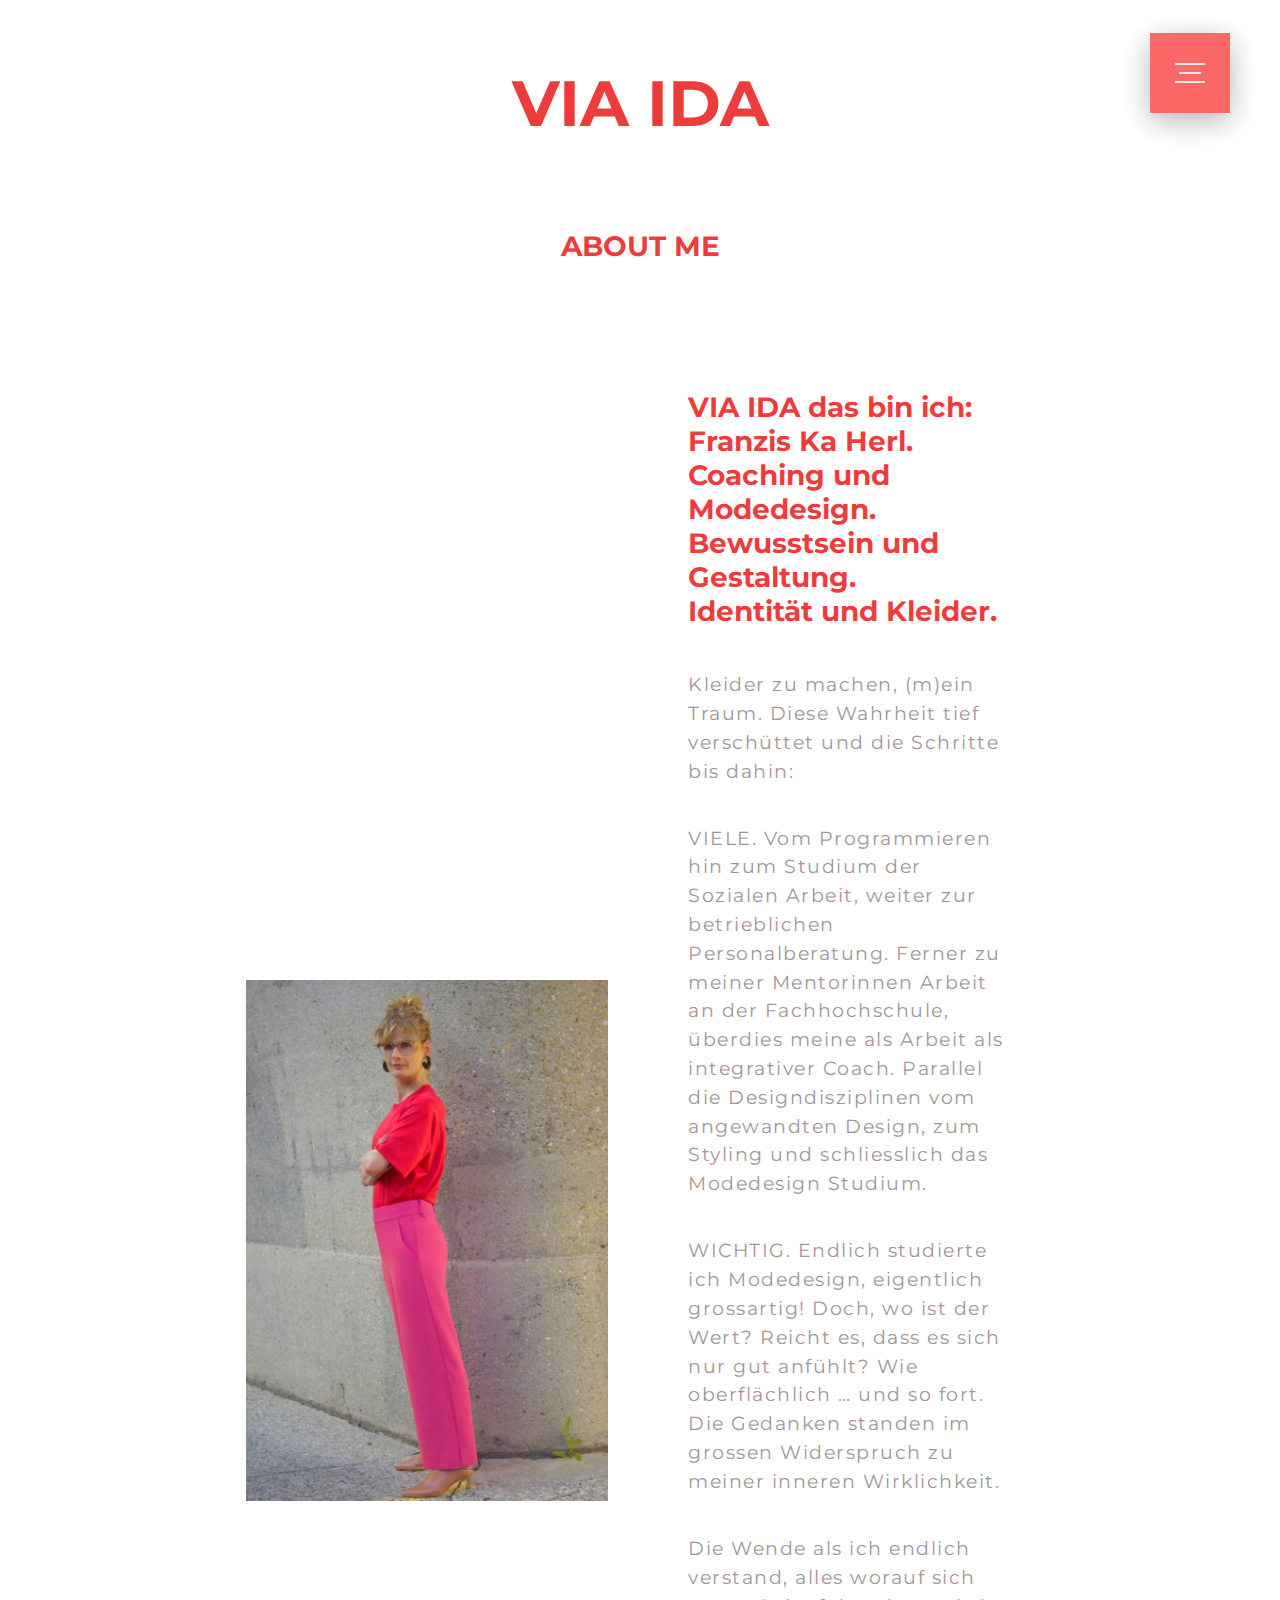
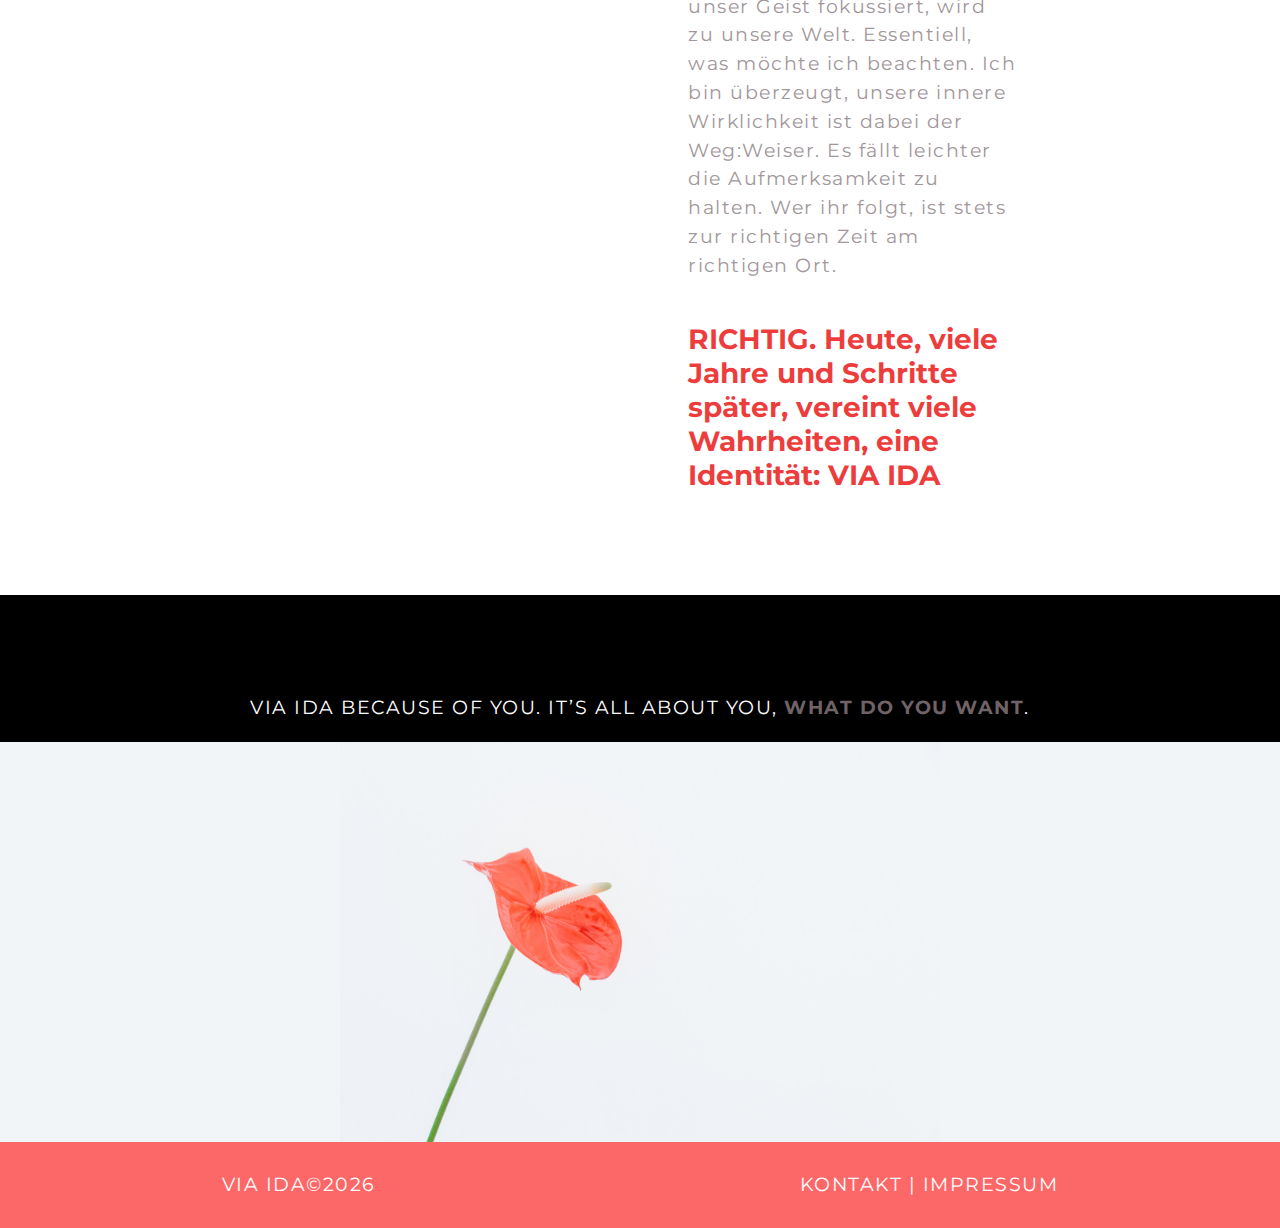
==== commit 7604ca54: "Update about.html" ====
--- a/about.html
+++ b/about.html
@@ -12,7 +12,7 @@
         <meta name="viewport" content="width=device-width, initial-scale=1">
         <link rel="stylesheet" type="text/css" href="base.css">
         <link rel="preconnect" href="https://fonts.gstatic.com">
-<link href="https://fonts.googleapis.com/css2?family=Montserrat&display=swap" rel="stylesheet"
+        <link href="https://fonts.googleapis.com/css2?family=Montserrat&display=swap" rel="stylesheet">
     </head>
     <body>
         <!--[if lt IE 7]>
@@ -46,7 +46,7 @@
 
         <div class="parent" style="padding: 2rem;">
   
-                <img class="img" style="max-height: 800px; width: auto;" src="img/about/Bild Franziska about me .jpg" alt="">
+                <img class="img"  src="img/about/Bild Franziska about me .jpg" alt="">
 
                 
             <div class="txt">
--- a/base.css
+++ b/base.css
@@ -49,7 +49,7 @@
 	 --te: cubic-bezier(0.215, 0.61, 0.355, 1);
 	--color-text: #a1969a;
     --color-bg: #ffff;
-    --color-link: #C7B8BD;
+    --color-link: #706367;
 	--color-link-hover: #fc6565;
 	--color-content-title-sub: #292828;
     color: var(--color-text);
@@ -116,10 +116,62 @@
 	color:rgba(233, 16, 16, 0.815);
 }
 
+h4 {
+	font-size: 16px;
+	line-height: 1.5;
+	font-weight: bold;
+
+		
+}
+
+
+.ks-thema {
+	font-weight: bold;
+	color: var(--color-link-hover);
+	padding-top: 1.2rem;
+	
+}
+
+
+.ks-p{
+font-size: 16px;
+
+}
+.ks-name{
+	text-transform: uppercase;
+	text-align: right;
+	color: var(--color-link-hover);
+	border-bottom: solid 1px;
+}
+
+.ks-cfa {
+	margin: auto;
+	padding-top: 2rem;
+display: flex;
+flex-direction: column;
+justify-content: center;
+    align-items: center;
+	padding: 2rem;
+}
+
+.ks-cfa p{
+	font-weight: 800;
+}
+.ks-cfa a{
+	font-weight: 800;
+}
+
+
+
+
+
+
+
+
 @media screen and (max-width: 1024px) {
 
 	h3 {
-		font-size: 1.2rem;
+		font-size: 1.1rem;
 	}
 
 
@@ -166,6 +218,45 @@
 	}
 
 }
+
+
+
+/* .breathe {
+	animation-name: breathe;
+	animation-duration: 1s;
+	animation-timing-function: ease-in-out;
+	animation-delay: 0;
+	animation-iteration-count: infinite;
+	animation-direction: alternate;
+  }
+  @keyframes breathe {
+	0% {
+	  font-size: 14px;
+	}
+	
+	50% {
+	  font-size: 16px;
+	}
+	
+	100% {
+	  font-size: 18px;
+	}
+  } */
+
+
+
+
+
+
+
+
+
+
+
+
+
+
+
 
 /* title */
 
@@ -1184,17 +1275,48 @@
 
 /* process */
 .process {
-	max-width: 1024px;
+	max-width: 900px;
 	width: 90%;
-
 	margin: 0 auto;
-	
-}
+	padding: 3rem 0 3rem 0;
+	
+}
+
+.process-intro {
+	display: flex; 
+	flex-direction: row;
+	justify-content: space-evenly;
+    align-items: center;
+	
+}
+
+.process-intro p {
+	width: 50%;
+	padding: 3rem;
+	font-size: 16px;
+}
+
+
+@media screen and (max-width: 1024px) {
+	.process-intro {
+		display: flex; 
+		flex-direction: column;
+		justify-content: space-evenly;
+		align-items: center;
+		
+	}
+	.process-intro p {
+		width: 100%;
+		padding: 1rem;
+		font-size: 16px;
+	}
+}
+
 .timeline-item {
 	padding: 3em 2em 2em;
 	position: relative;
 	color: rgba(0, 0, 0, 0.7);
-	border-left: 2px solid rgba(0, 0, 0, 0.3);
+	border-left: 3px solid rgba(0, 0, 0, 0.3);
 }
 .timeline-item p {
 	font-size: 1rem;
@@ -1208,7 +1330,7 @@
 	display: block;
 	/* font-family: "Roboto", sans-serif; */
 	font-weight: 700;
-	font-size: 2rem;
+	font-size: 1.25rem;
 }
 .timeline-item::after {
 	width: 10px;
@@ -1587,8 +1709,10 @@
   }
   
   .desc p{
-    margin-bottom: 10px;
-  }
+    margin-bottom: 25px;
+	
+  }
+ 
 
 
 
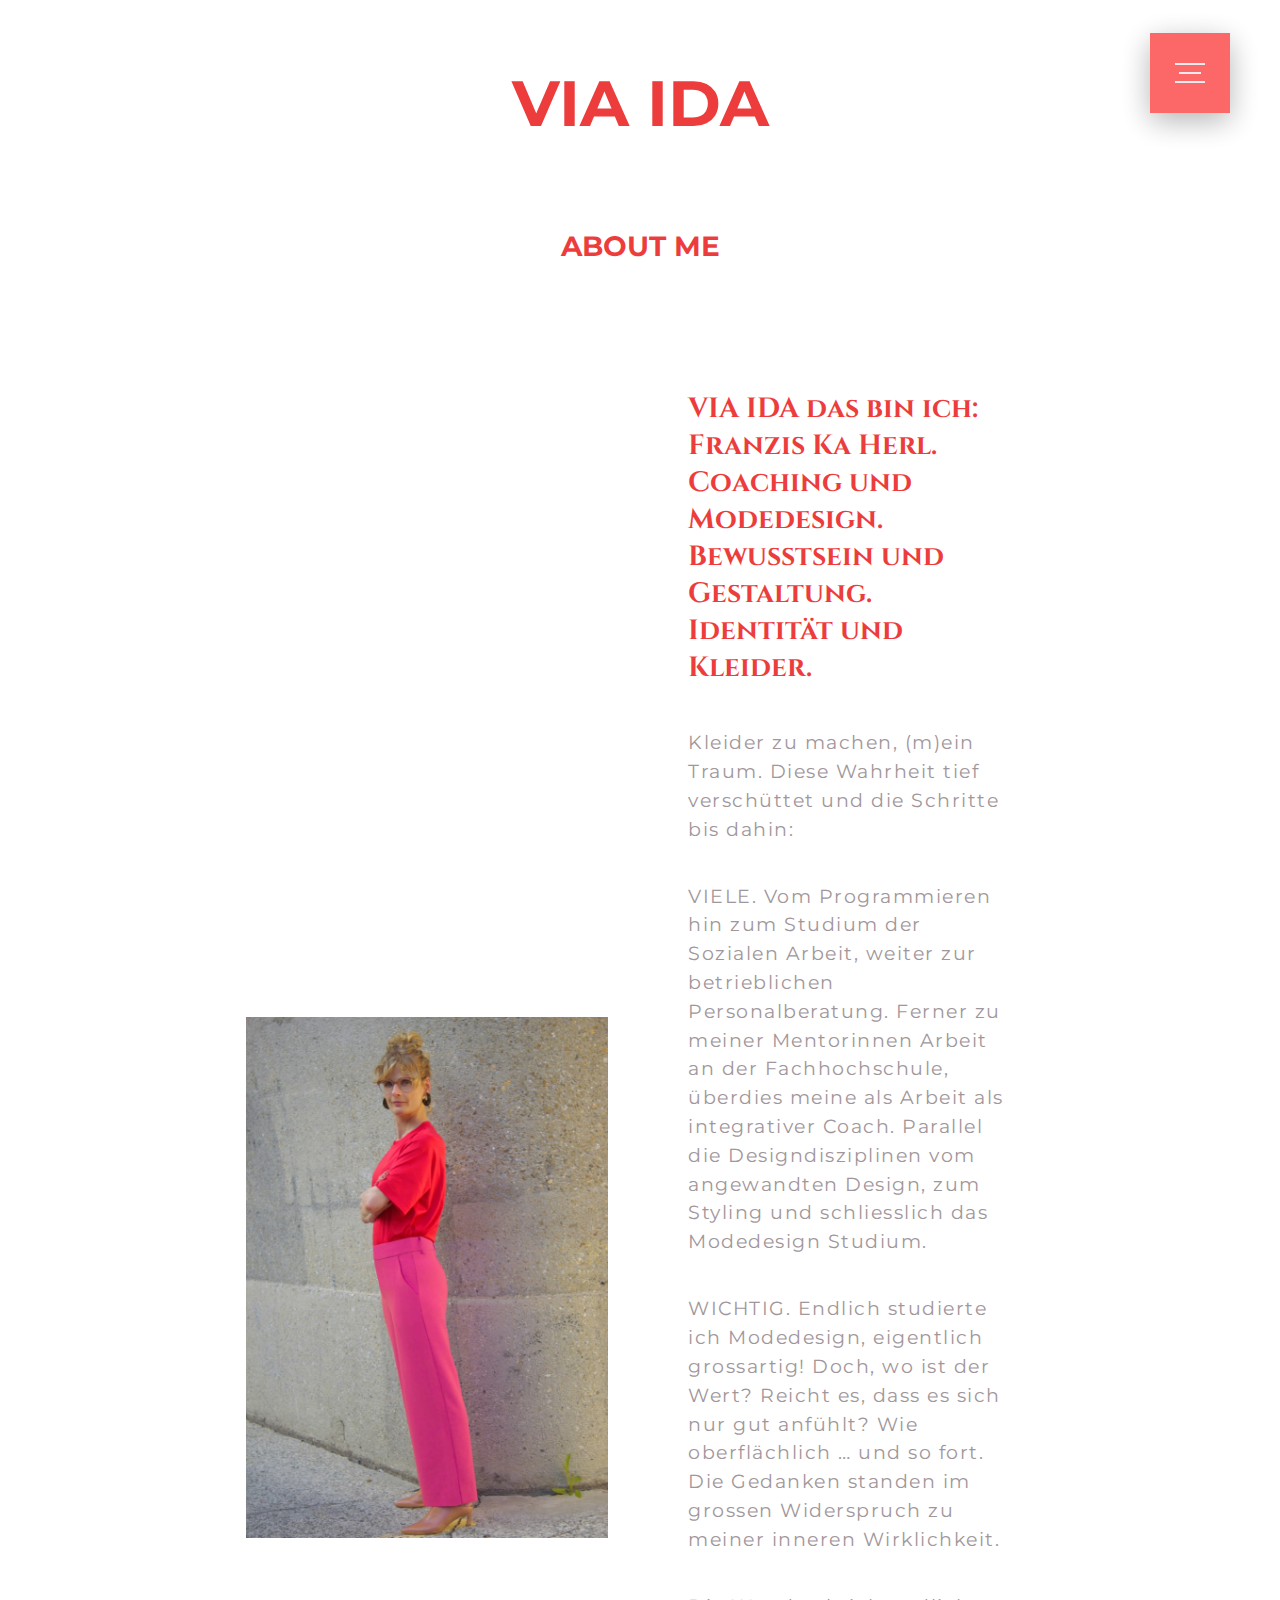
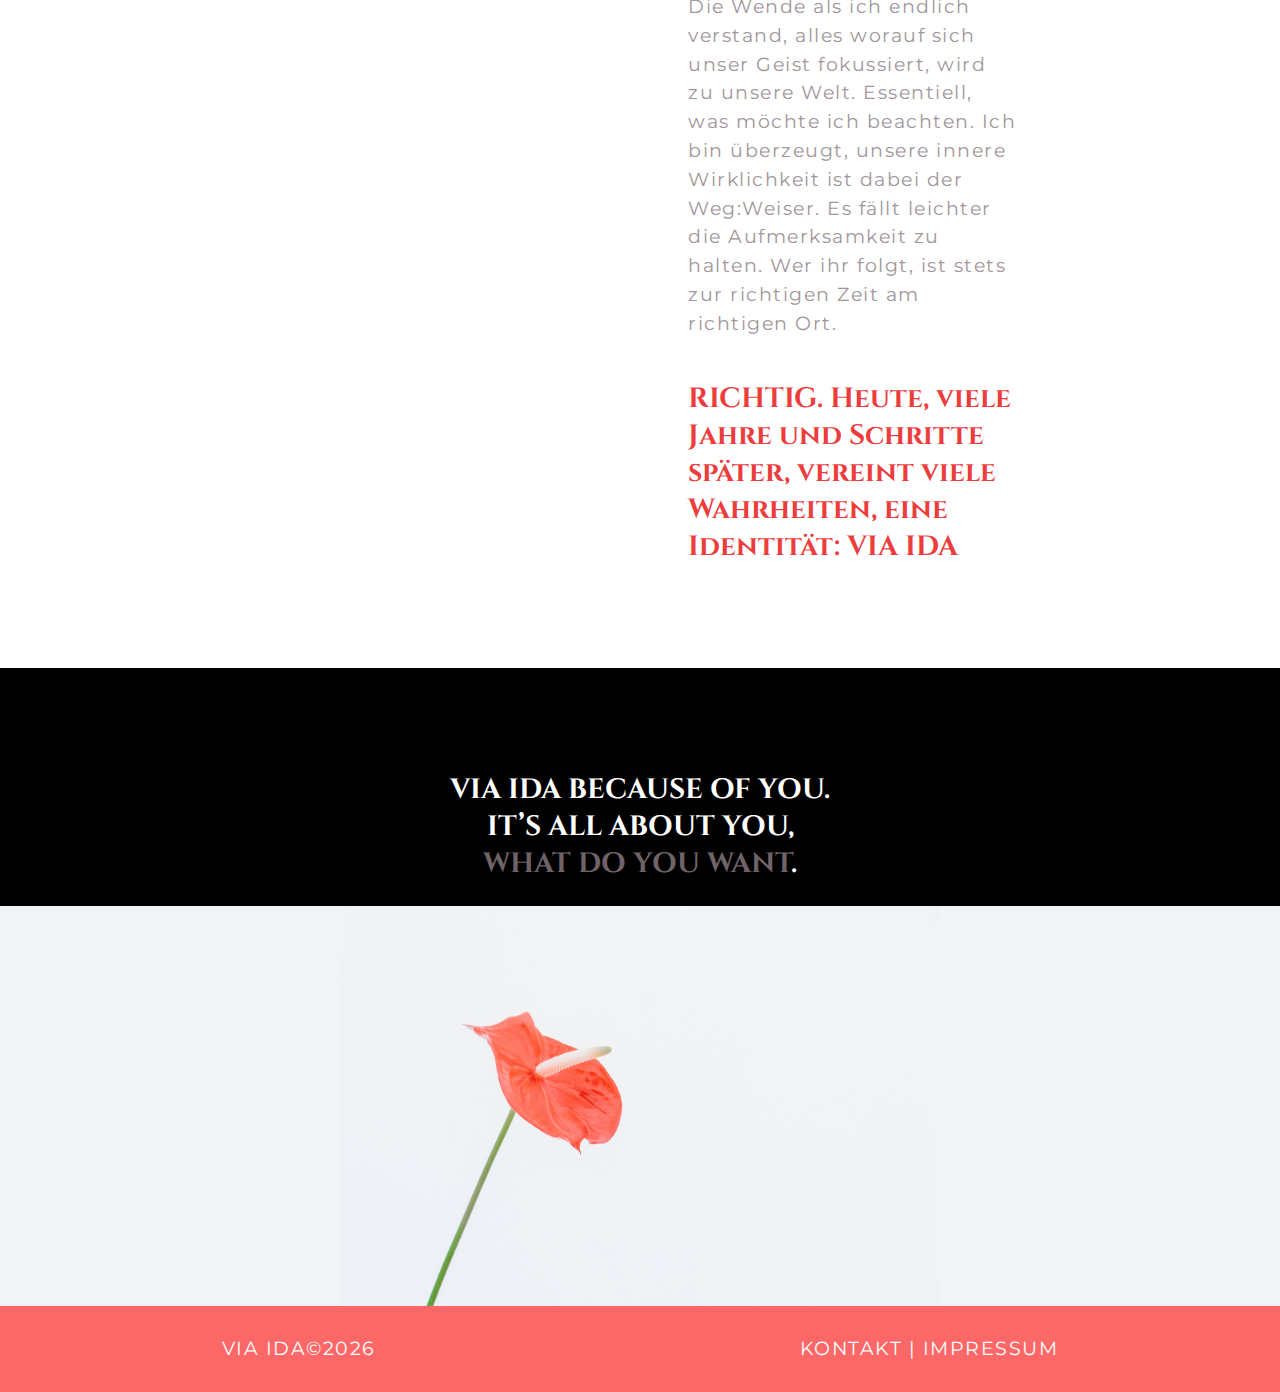
==== commit 90339a2c: "updates" ====
--- a/about.html
+++ b/about.html
@@ -13,6 +13,8 @@
         <link rel="stylesheet" type="text/css" href="base.css">
         <link rel="preconnect" href="https://fonts.gstatic.com">
         <link href="https://fonts.googleapis.com/css2?family=Montserrat&display=swap" rel="stylesheet">
+        <link rel="preconnect" href="https://fonts.gstatic.com">
+<link href="https://fonts.googleapis.com/css2?family=Cinzel&display=swap" rel="stylesheet">
     </head>
     <body>
         <!--[if lt IE 7]>
@@ -30,7 +32,7 @@
 				<li><a href="process.html">PROCESS</a></li>
 				<li><a href="#">IMPULSFRAGEN</a></li>
 				<li><h2>STUDIO</h2></li>
-				<li><a href="#">GALERIE</a></li>
+				<li><a href="galerie.html">GALERIE</a></li>
 				<li><h2>PORTFOLIO</h2></li>
 				<li><a href="philo.html">PHILOSOPHIE</a></li>
 				<li><a href="about.html">ABOUT ME</a></li>
@@ -68,8 +70,8 @@
 <div style="background-color: black; display: flex; flex-direction: column; flex-wrap: wrap; align-items: center; justify-content: center; padding-top: 5em;" >
 
     
-    <p style="text-align: center; color: white;">VIA IDA BECAUSE OF YOU.
-        IT’S ALL ABOUT YOU, <a href="kontakt.html">WHAT DO YOU WANT</a>.</p>
+    <h2 style="text-align: center; color: white;">VIA IDA BECAUSE OF YOU. <br>
+        IT’S ALL ABOUT YOU, <br> <a href="kontakt.html">WHAT DO YOU WANT</a>.</h2>
 
         
 
--- a/base.css
+++ b/base.css
@@ -110,6 +110,7 @@
 h2 {
 	font-size: 1.75rem;
 	color:rgba(233, 16, 16, 0.815);
+	font-family: 'Cinzel', serif;
 }
 h3 {
 	font-size: 1.5rem;
@@ -172,6 +173,13 @@
 
 	h3 {
 		font-size: 1.1rem;
+	}
+	h4 {
+		font-size: .7rem;
+		line-height: 1;
+		font-weight: bold;
+		color: var(--color-dark);
+			
 	}
 
 
@@ -472,7 +480,7 @@
 	
 	
 	.grid {
-		pointer-events: none;
+		/* pointer-events: none; */
 		position: absolute;
 		width: 110%;
 		height: 110%;
@@ -496,25 +504,25 @@
 
 
 .pos-1 {
-	grid-area: 5 / 4 / 12 / 18;
+	grid-area: 4 / 4 / 10 / 18;
 	
 	/* haircut */
 }
 
 .pos-2 {
-	grid-area: 4 / 15 / 13 / 35;
+	grid-area: 10 / 20 / 16 / 34;
 	z-index: -5;
 	/* queen */
 }
 
 .pos-3 { 
-	grid-area: 5 / 36 / 17 / 46;
+	grid-area: 4 / 36 / 17 / 46;
 	z-index: -99;
 	/* diver */
 }
 
 .pos-4 {
-	grid-area: 17 / 12 / 23 / 27; 
+	grid-area: 16 / 4 / 23 / 18; 
 	/* tie */
 }
 
@@ -527,59 +535,59 @@
 
 
 .pos-6 {
-	grid-area: 31 / 6 / 36 / 22;
+	grid-area: 31 / 4 / 37 / 18;
 	/* bike */
 }
 
 .pos-7 {
-	grid-area: 40 / 9 / 47 / 26; 
+	grid-area: 41 / 4 / 48 / 18; 
 	/* woman sitting */
 }
 
 
 
 .pos-8 {
-	grid-area: 30 / 34 / 43 / 46;
+	grid-area: 33 / 36 / 46 / 46;
 	z-index: -99;
 	/* man walking */
 }
 
 .pos-9 {
-	grid-area: 21 / 34 / 25 / 44;
+	grid-area: 35 / 22 / 41 / 33;
 	z-index: 999;
 	/* bag */
 }
 
 
 	.pos-1t {
-	grid-area: 13 / 6 / 20 / 24;
+	grid-area: 11 / 5 / 16 / 26;
 }
 
 	.pos-2t {
-	grid-area: 17 / 24 / 24 / 45;
+	grid-area: 37 / 5 / 39 / 20;
 	z-index: 999;
 }
 
 
 	.pos-3t {
-	grid-area: 13 / 24 / 26 / 44;
+	grid-area: 5 / 20 / 26 / 44;
 	z-index: 998;
 }
 
 	.pos-4t {
-	grid-area: 30 / 24 / 44 / 40;
+	grid-area: 43 / 20 / 44 / 40;
 	z-index: 99;
 }
 .pos-5t {
-	grid-area: 19 / 6 / 29 / 40;
+	grid-area: 17 / 20 / 29 / 40;
 	z-index: 999;
 }
 	.pos-6t {
-	grid-area: 36 / 6 / 49 / 49;
+	grid-area: 32 / 20 / 49 / 49;
 	z-index: 999;
 }
 	.pos-7t {
-	grid-area: 43 / 30 / 50 / 50;
+	grid-area: 17 / 36 / 50 / 50;
 	z-index: 999;
 }
 
@@ -618,21 +626,22 @@
 
 @media screen and (max-width: 1024px) {
 	.content__title {
-		color: rgba(0, 0, 0, 0.418);
+		color: #000;
 		font-weight: bold;
-		font-size: 13vw;
+		font-size: 19vw;
 		margin: 0;
-		line-height: 1;
+		text-align: center;
+		/* line-height: 1; */
 		position: absolute;
 		z-index: -9999;
-		top: 50%;
+		top: 45%;
 	}
 	.content__title-sub {
-		color: rgba(0, 0, 0, 0.418);
-		font-size: 2.5vw;
+		color: #000;
+		font-size: 4vw;
 		display: block;
 		margin-left: 3vw;
-		line-height: 0.5;
+		/* line-height: 0.5; */
 		z-index: -9;
 		text-align: center;
 	}
@@ -659,6 +668,21 @@
 		height: auto;
 	  }
 	  
+	  .img-round {
+		width:100%; 
+		max-width: 600px; 
+		padding: 2em; 
+		height: auto;
+		border-radius: 50%;
+	  }
+	  .img-round-double {
+		width:100%; 
+		max-width: 600px; 
+		padding: 2em; 
+		height: auto;
+		border-radius: 50%;
+	  }
+
 	  .txt {
 		width: 95%;
 		padding: 1rem;
@@ -961,7 +985,7 @@
 }
 
 	.pos-4t {
-	grid-area: 12 / 45 / 29 / 49;
+	grid-area: 12 / 45 / 16 / 48;
 	z-index: 999;
 }
 	.pos-5t {
@@ -979,54 +1003,6 @@
 
 
 
-
-
-/* .pos-7t {
-	grid-area: 46 / 3 / 49 / 12;
-}
-
-
-
-.pos-8t {
-	grid-area: 32 / 15 / 46 / 26;
-}
-
-
-.pos-9t {
-	grid-area: 46 / 35 / 49 / 37;
-	z-index: -99;
-}
-
-
-.pos-10t {
-	grid-area: 32 / 46 / 48 / 49;
-}
-
-.pos-11t {
-	grid-area: 28 / 14 / 32 / 21;
-	z-index: -999;
-} */
-
-
-
-
-
-	/* .pos-5 {
-		grid-area: 9 / 29 / 21 / 40;
-		z-index: -99;
-	}
-	
-	
-	.pos-11 {
-		grid-area: 18 / 8 / 31 / 17;
-		z-index: -999;
-	}
-	
-	
-	.pos-5 {
-		grid-area: 9 / 29 / 21 / 40;
-		z-index: -99;
-	} */
 
 
 
@@ -1086,7 +1062,7 @@
 
 	.parent {
 		/* margin-top: 3rem; */
-		padding-top: 7rem;
+		padding-top: 5rem;
 		display: flex;
 		flex-direction: row;
 		justify-content: center;
@@ -1106,6 +1082,26 @@
 		height: auto;
 		/* min-height: 600px; */
 	  }
+
+	  .img-round {
+		width: 35%;
+		padding: 2em;
+		/* color: #ffffff; */
+		height: auto;
+		border-radius: 50%;
+		max-width: 600px;
+		/* min-height: 600px; */
+	  }
+	  .img-round-double {
+		width: 80%;
+		padding: 2em;
+		/* color: #ffffff; */
+		height: auto;
+		border-radius: 50%;
+		max-width: 600px;
+		/* min-height: 600px; */
+	  }
+
 	  
 	  .txt {
 		width: 35%;
@@ -1911,7 +1907,7 @@
 }
 
 .nav ul h2{
-	/* font-family: 'Montserrat', sans-serif; */
+	font-family: 'Montserrat', sans-serif;
 	font-size: 2vw;
 	text-transform: uppercase;
 	line-height: 1rem;
@@ -2080,3 +2076,7 @@
 
 
 
+
+
+  
+
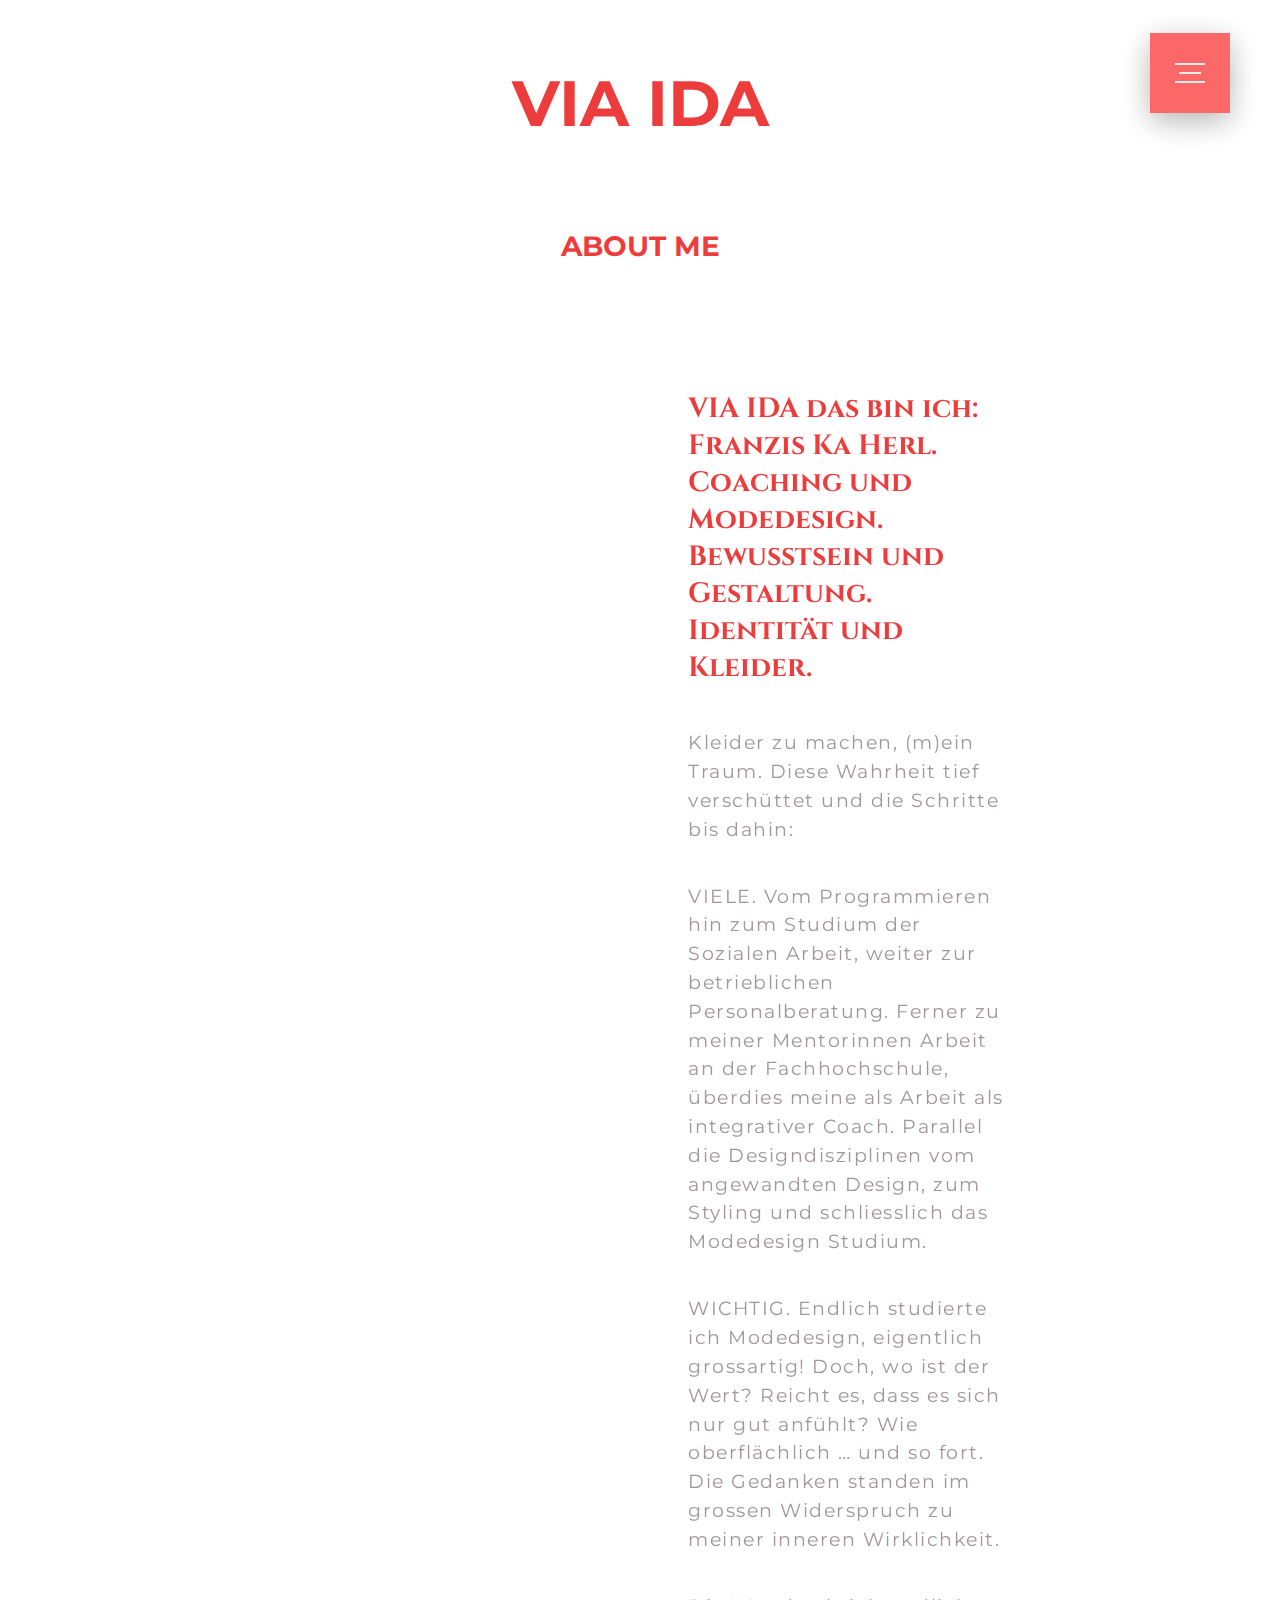
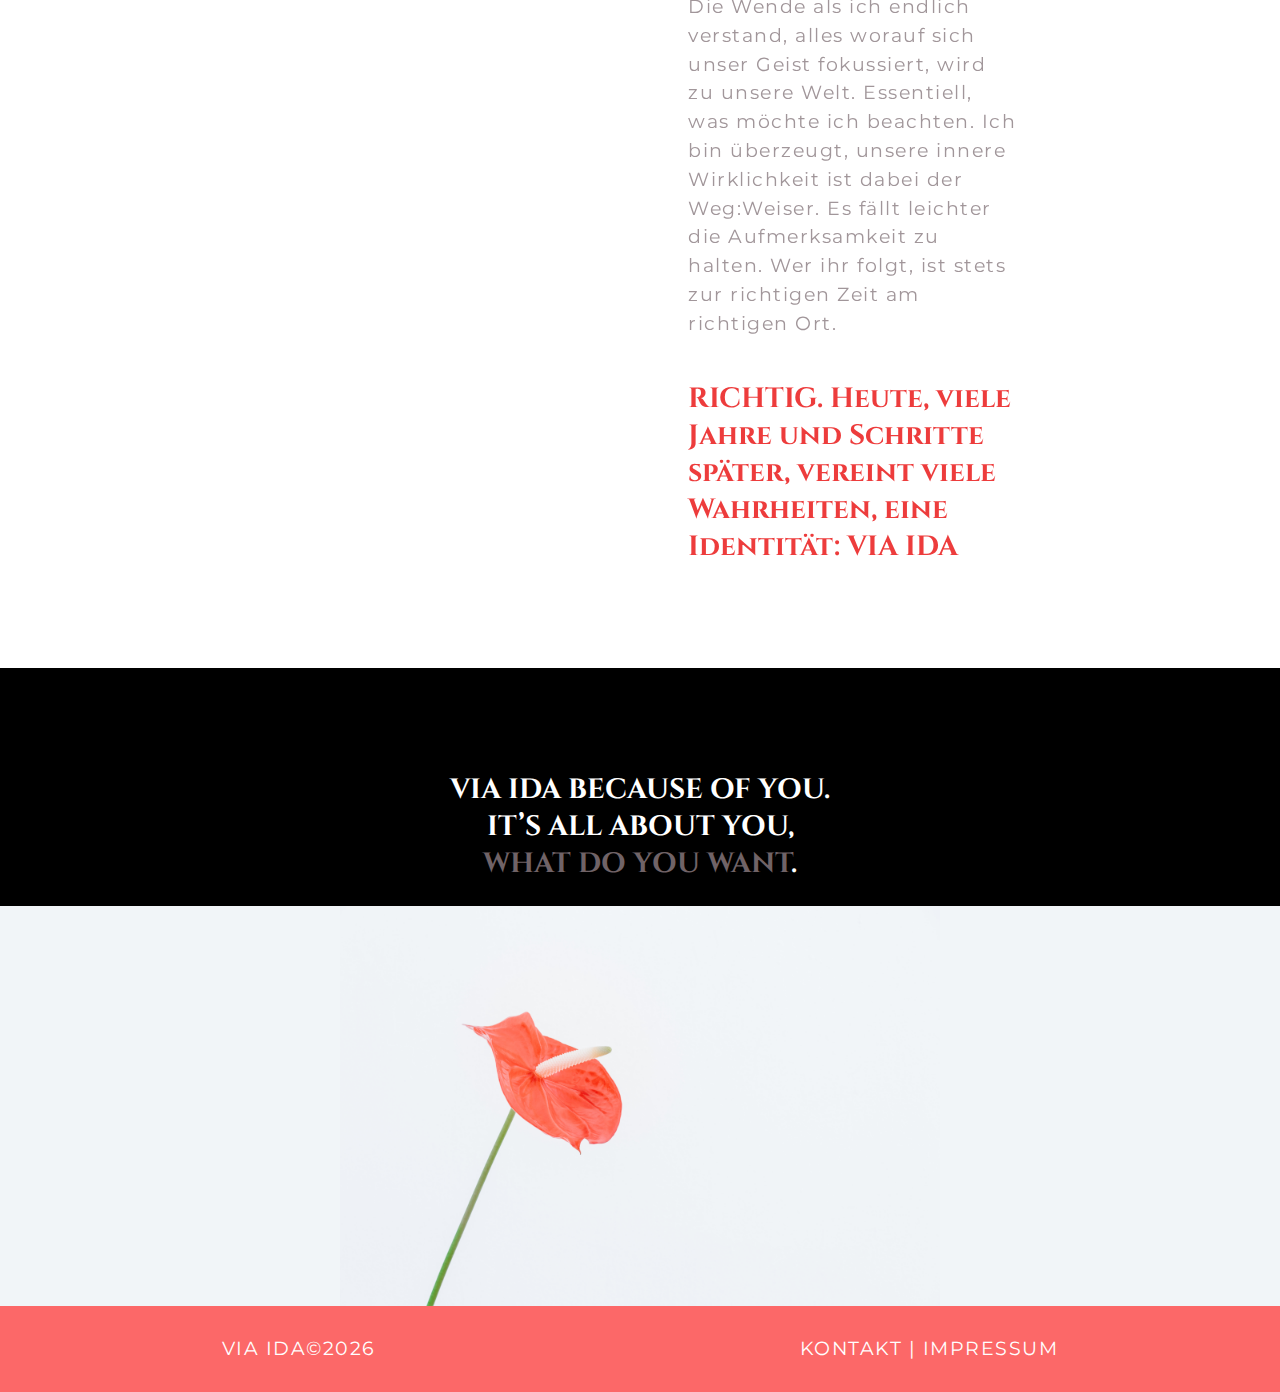
==== commit a004e096: "updates" ====
--- a/about.html
+++ b/about.html
@@ -15,6 +15,9 @@
         <link href="https://fonts.googleapis.com/css2?family=Montserrat&display=swap" rel="stylesheet">
         <link rel="preconnect" href="https://fonts.gstatic.com">
 <link href="https://fonts.googleapis.com/css2?family=Cinzel&display=swap" rel="stylesheet">
+
+<link href="/aos.css" rel="stylesheet">
+<script src="https://unpkg.com/aos@2.3.1/dist/aos.js"></script>
     </head>
     <body>
         <!--[if lt IE 7]>
@@ -48,10 +51,10 @@
 
         <div class="parent" style="padding: 2rem;">
   
-                <img class="img"  src="img/about/Bild Franziska about me .jpg" alt="">
+                <img data-aos="fade-right" data-aos-duration="1000" class="img"  src="img/about/Bild Franziska about me .jpg" alt="">
 
                 
-            <div class="txt">
+            <div data-aos="fade-left" data-aos-duration="1000" class="txt">
                 <h2>VIA IDA das bin ich: Franzis Ka Herl. <br> Coaching und Modedesign. <br> Bewusstsein und Gestaltung. <br> Identität und Kleider. </h2>
               <p>Kleider zu machen, (m)ein Traum. Diese Wahrheit tief verschüttet und die Schritte bis dahin: </p>
               
@@ -97,7 +100,9 @@
 </svg>
 
 <script src="new.js"></script>
+<script>
+    AOS.init();
+  </script>
 
-        <script src="" async defer></script>
     </body>
 </html>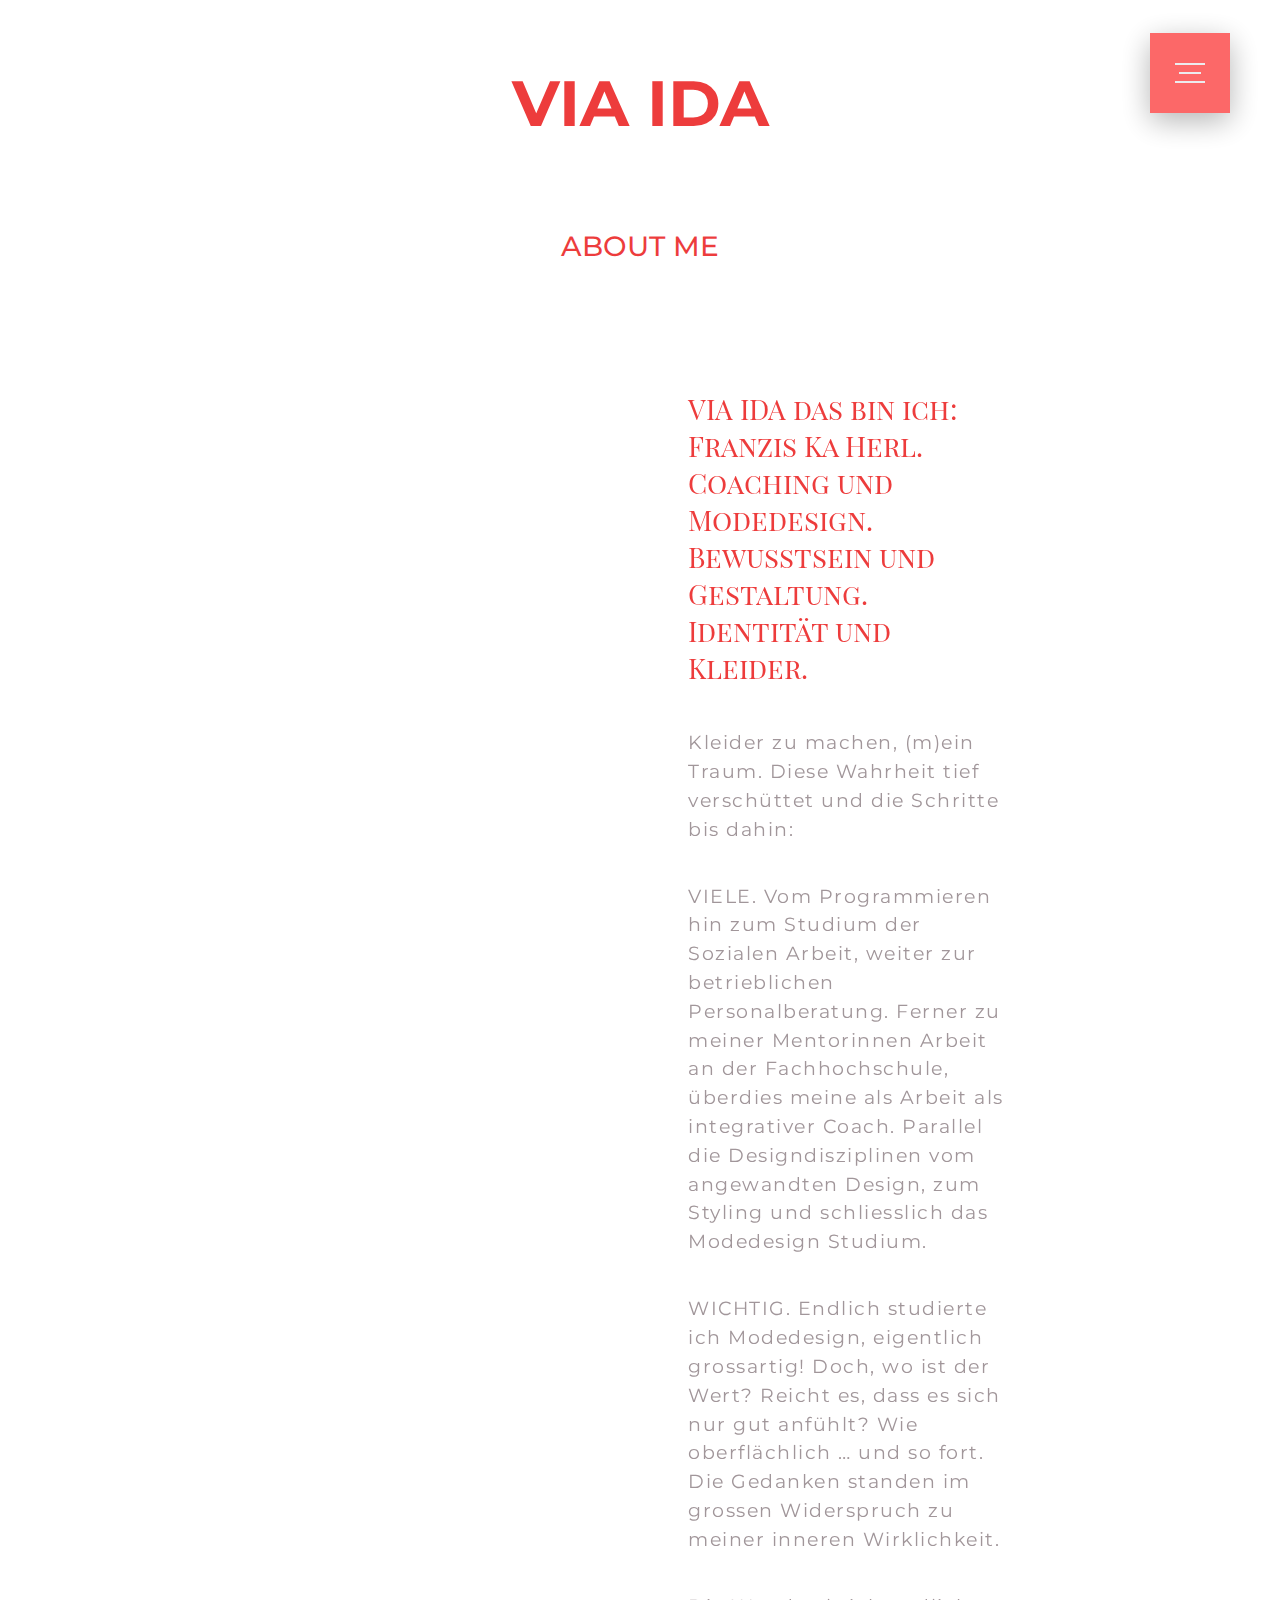
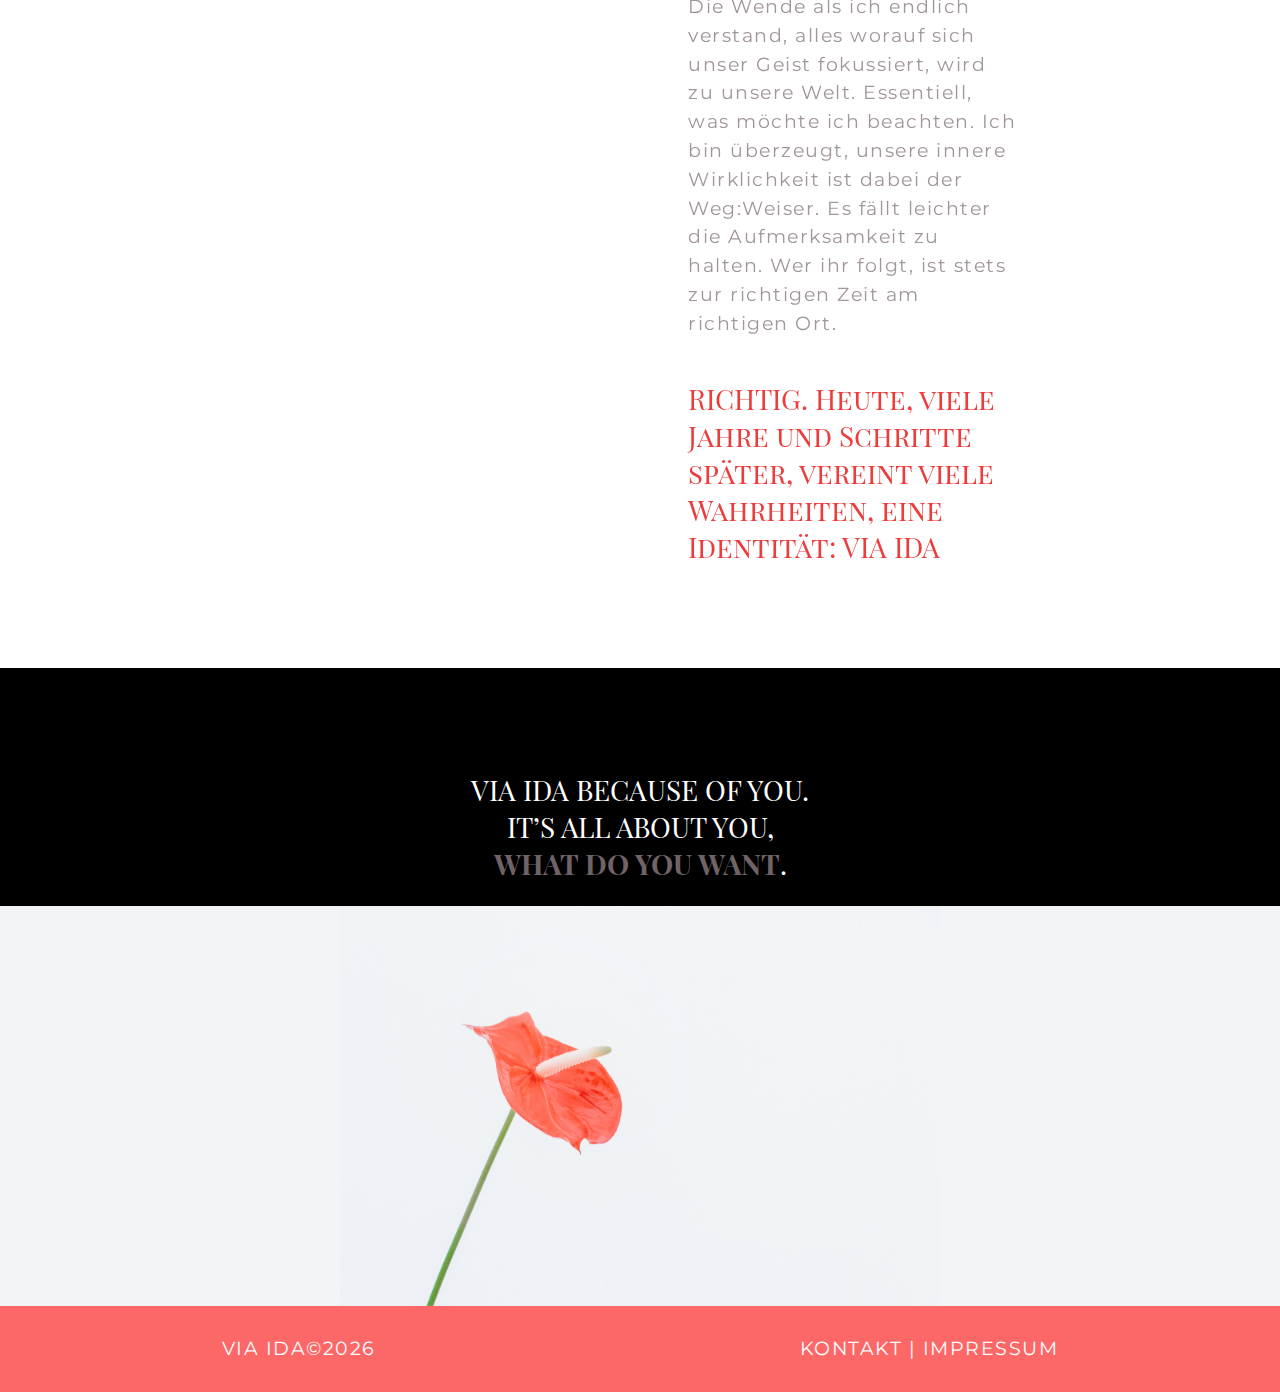
==== commit a727bdc8: "updates" ====
--- a/about.html
+++ b/about.html
@@ -14,7 +14,7 @@
         <link rel="preconnect" href="https://fonts.gstatic.com">
         <link href="https://fonts.googleapis.com/css2?family=Montserrat&display=swap" rel="stylesheet">
         <link rel="preconnect" href="https://fonts.gstatic.com">
-<link href="https://fonts.googleapis.com/css2?family=Cinzel&display=swap" rel="stylesheet">
+        <link href="https://fonts.googleapis.com/css2?family=Playfair+Display+SC&display=swap" rel="stylesheet">
 
 <link href="/aos.css" rel="stylesheet">
 <script src="https://unpkg.com/aos@2.3.1/dist/aos.js"></script>
--- a/base.css
+++ b/base.css
@@ -110,7 +110,8 @@
 h2 {
 	font-size: 1.75rem;
 	color:rgba(233, 16, 16, 0.815);
-	font-family: 'Cinzel', serif;
+	font-family: 'Playfair Display SC', serif;
+	font-weight: 500;
 }
 h3 {
 	font-size: 1.5rem;
@@ -599,7 +600,7 @@
 }
 
 .content__title {
-	font-family: sans-serif;
+	font-family: 'Montserrat', sans-serif;
 	color: rgba(0, 0, 0, 0.815);
 	font-weight: bold;
 	font-size: 13vw;
